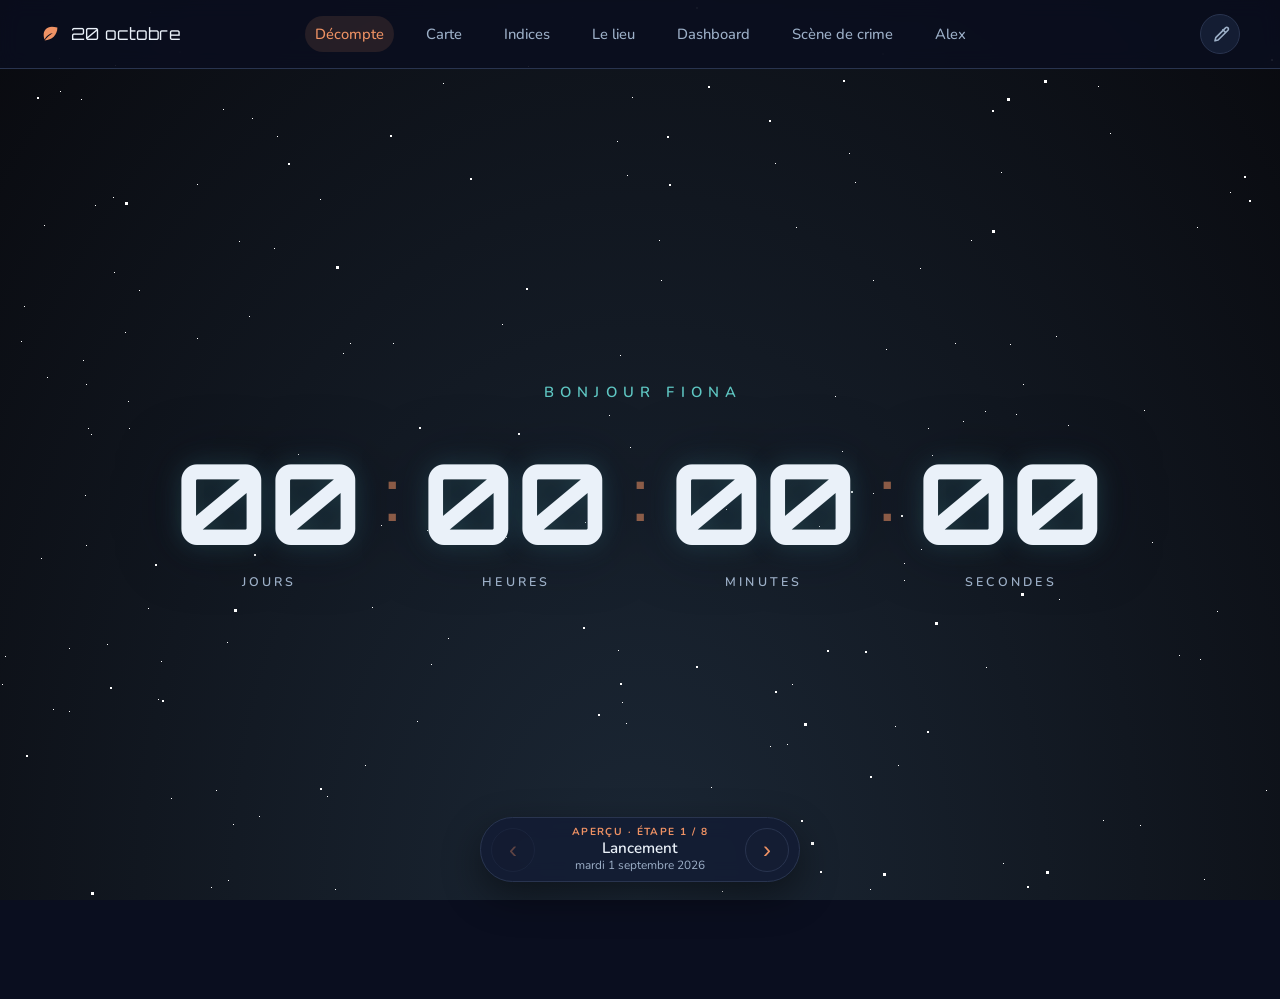
==== index.html @ e54e7680 "Retire la mascotte 3D Rocky ; carte a la premiere etape (vue monde) - Supprime js/mascot.js, assets/" ====
<!DOCTYPE html>
<html lang="fr">
<head>
  <meta charset="utf-8">
  <meta name="viewport" content="width=device-width, initial-scale=1">
  <title>Compte à rebours</title>
  <meta name="description" content="Un petit rendez-vous à venir.">
  <meta name="theme-color" content="#0a0e1f">
  <!-- Applique le thème mémorisé avant le rendu pour éviter tout flash -->
  <script>try{if(localStorage.getItem('vg-theme')==='1')document.documentElement.classList.add('vangogh');}catch(e){}</script>
  <link rel="preconnect" href="https://fonts.googleapis.com">
  <link rel="preconnect" href="https://fonts.gstatic.com" crossorigin>
  <link href="https://fonts.googleapis.com/css2?family=Nunito:wght@400;600;700&family=Orbitron:wght@500;600;700;800&display=swap" rel="stylesheet">
  <link rel="stylesheet" href="css/style.css">
  <link rel="stylesheet" href="css/preview.css">
  <link rel="stylesheet" href="css/stars.css">
  <link rel="icon" href="data:image/svg+xml,%3Csvg xmlns='http://www.w3.org/2000/svg' viewBox='0 0 24 24'%3E%3Cpath fill='%232e8b62' d='M5 19c8 0 14-6 14-14 0 0-2-1-6-1C7 4 4 8 4 13c0 2 .5 3.5 1 5 2-4 5-6 9-7-3 2-6 4-9 8z'/%3E%3C/svg%3E">
</head>
<body>
  <nav class="nav">
    <a class="brand" href="index.html">
      <svg class="leaf" viewBox="0 0 24 24" fill="currentColor" aria-hidden="true"><path d="M5 19c8 0 14-6 14-14 0 0-2-1-6-1C7 4 4 8 4 13c0 2 .5 3.5 1 5 2-4 5-6 9-7-3 2-6 4-9 8z"/></svg>
      <span class="brand-text">20 octobre</span>
    </a>
    <span class="nav-spacer"></span>
    <div class="nav-links">
      <a href="index.html">Décompte</a>
      <a href="carte.html">Carte</a>
      <a href="indices.html">Indices</a>
      <a href="lieu.html">Le lieu</a>
      <a href="dashboard.html">Dashboard</a>
      <a href="scene.html">Scène de crime</a>
      <a href="mots.html">Alex</a>
    </div>
    <button class="brush-btn" type="button" aria-label="Changer d’ambiance">
      <svg viewBox="0 0 24 24" fill="none" stroke="currentColor" stroke-width="2" stroke-linecap="round" stroke-linejoin="round" aria-hidden="true"><path d="M18.4 3.6a2.1 2.1 0 0 1 3 3L9 19l-4 1 1-4Z"/><path d="M15 6l3 3"/></svg>
    </button>
  </nav>

  <main class="countdown-solo">
    <div class="cd-solo">
      <p class="cd-kicker">Bonjour Fiona</p>
      <div class="cd-row">
        <div class="cd-cell"><span class="cd-num" data-days>—</span><span class="cd-unit">jours</span></div>
        <span class="cd-sep">:</span>
        <div class="cd-cell"><span class="cd-num" data-hours>—</span><span class="cd-unit">heures</span></div>
        <span class="cd-sep">:</span>
        <div class="cd-cell"><span class="cd-num" data-mins>—</span><span class="cd-unit">minutes</span></div>
        <span class="cd-sep">:</span>
        <div class="cd-cell"><span class="cd-num" data-secs>—</span><span class="cd-unit">secondes</span></div>
      </div>
    </div>
  </main>

  <script src="js/config.js"></script>
  <script src="js/preview.js"></script>
  <script src="js/theme.js"></script>
  <script src="js/countdown.js"></script>
</body>
</html>
---- css/style.css ----
/* =========================================================
   Palette & fondations
   Vert (couleur préférée) + clins d'œil orange, en subtilité.
   ========================================================= */
:root {
  /* Ambiance « espace » : fond étoilé sombre, texte clair, accents chauds */
  --coral-500: #ef9264;
  --coral-300: #f4b48f;
  --teal-500: #5fc7c3;
  --teal-300: #93dbd7;
  --teal-700: #2f8f8c;

  /* Verts (touche « couleur préférée » + carte d'Europe) */
  --green-900: #0e2018;
  --green-700: #2f6a48;
  --green-500: #62b07a;
  --green-300: #7cc190;
  --green-100: #16273c;   /* teinte sombre (fonds subtils) */

  /* Anciens noms « orange » réaffectés au corail (compat rétro) */
  --orange-500: var(--coral-500);
  --orange-300: var(--coral-300);

  /* Neutres sombres */
  --bg: #0a0e1f;
  --surface: #141d33;
  --ink: #eaf1f9;
  --ink-soft: #9db0c8;
  --line: #29344f;

  --accent: var(--coral-500);
  --accent-2: var(--teal-500);

  --radius: 18px;
  --radius-sm: 12px;
  --shadow: 0 14px 38px rgba(0, 0, 0, 0.45);
  --shadow-soft: 0 6px 18px rgba(0, 0, 0, 0.38);

  --font-display: 'Orbitron', 'Rajdhani', 'Trebuchet MS', 'Segoe UI', sans-serif;
  --font-body: 'Nunito', system-ui, -apple-system, 'Segoe UI', Roboto, sans-serif;

  --maxw: 1040px;
  color-scheme: dark;
}

/* ===== Thème « Nuit étoilée » (easter egg Van Gogh) ===== */
:root.vangogh {
  --green-900: #050b1f;
  --green-700: #10204a;
  --green-500: #f4d35e;   /* le jaune étoilé devient l'accent */
  --green-300: #c9a94b;
  --green-100: #16264f;

  --coral-500: #ffcf3f;
  --coral-300: #e8b93a;
  --teal-500: #7aa2ff;
  --teal-300: #4b6bd0;
  --orange-500: #ffcf3f;
  --orange-300: #e8b93a;

  --bg: #0a1a48;          /* nuit cobalt profonde (le ciel du tableau) */
  --surface: #143073;     /* bleu outremer */
  --ink: #f4ecce;         /* crème / jaune pâle */
  --ink-soft: #b9c8ea;
  --line: #2a4488;

  --accent: #f2ce46;      /* jaune étoilé */
  --accent-2: #7aa6e8;    /* bleu ciel des tourbillons */

  --shadow: 0 12px 40px rgba(0, 0, 0, 0.45);
  --shadow-soft: 0 6px 20px rgba(0, 0, 0, 0.35);
  color-scheme: dark;
}

* { box-sizing: border-box; }
[hidden] { display: none !important; }

html, body { margin: 0; padding: 0; }

body {
  font-family: var(--font-body);
  color: var(--ink);
  background: var(--bg);
  line-height: 1.55;
  min-height: 100vh;
  -webkit-font-smoothing: antialiased;
  transition: background-color .5s ease, color .5s ease;
}

a { color: inherit; }

h1, h2, h3 { font-family: var(--font-display); font-weight: 500; line-height: 1.1; }

/* =========================================================
   Navigation (partagée)
   ========================================================= */
.nav {
  position: sticky;
  top: 0;
  z-index: 50;
  display: grid;
  grid-template-columns: minmax(0, 1fr) minmax(0, auto) minmax(0, 1fr);
  align-items: center;
  gap: 16px;
  padding: 14px clamp(16px, 4vw, 40px);
  background: color-mix(in srgb, var(--bg) 82%, transparent);
  backdrop-filter: saturate(1.4) blur(10px);
  border-bottom: 1px solid var(--line);
}

.brand {
  display: inline-flex;
  align-items: center;
  gap: 9px;
  font-family: var(--font-display);
  font-size: 1.05rem;
  text-decoration: none;
  color: var(--ink);
  letter-spacing: .01em;
  justify-self: start;
  white-space: nowrap;
}
.brand .leaf { width: 22px; height: 22px; color: var(--accent); }

.nav-spacer { display: none; }

.nav-links {
  display: flex;
  gap: clamp(6px, 2vw, 22px);
  align-items: center;
  min-width: 0;
  max-width: 100%;
  justify-self: center;
  overflow-x: auto;
  scrollbar-width: none;
}
.nav-links::-webkit-scrollbar { display: none; }
.nav-links a {
  text-decoration: none;
  color: var(--ink-soft);
  font-size: .92rem;
  font-weight: 500;
  padding: 7px 10px;
  border-radius: 999px;
  white-space: nowrap;
  transition: color .25s ease, background-color .25s ease;
}
.nav-links a:hover { color: var(--ink); }
.nav-links a.is-active {
  color: var(--accent);
  background: color-mix(in srgb, var(--accent) 12%, transparent);
}

/* Bouton pinceau (easter egg) — discret */
.brush-btn {
  display: inline-grid;
  place-items: center;
  justify-self: end;
  width: 40px; height: 40px;
  border-radius: 999px;
  border: 1px solid var(--line);
  background: var(--surface);
  color: var(--ink-soft);
  cursor: pointer;
  transition: transform .25s ease, color .25s ease, border-color .25s ease, background-color .25s ease;
}
.brush-btn:hover { color: var(--accent); transform: translateY(-1px); border-color: var(--accent); }
.brush-btn svg { width: 19px; height: 19px; }
:root.vangogh .brush-btn { color: var(--accent); border-color: var(--accent); }

/* =========================================================
   Mise en page générale
   ========================================================= */
.page {
  max-width: var(--maxw);
  margin: 0 auto;
  padding: clamp(24px, 5vw, 56px) clamp(16px, 4vw, 40px) 80px;
  position: relative;
  z-index: 2;
}

/* Petit intitulé orange au-dessus des titres : retiré à la demande. */
.eyebrow {
  display: none;
}

.page-title {
  font-size: clamp(2.1rem, 6.5vw, 3.4rem);
  font-weight: 700;
  letter-spacing: .01em;
  margin: 0 0 12px;
  display: inline-block;
  position: relative;
}
.page-lede {
  color: var(--ink-soft);
  max-width: 46ch;
  margin: 0 0 28px;
  font-size: 1.02rem;
}
/* Lede sur une seule ligne (là où la largeur le permet) */
.page-lede.lede-oneline { max-width: none; }
@media (min-width: 660px) {
  .page-lede.lede-oneline { white-space: nowrap; }
}

/* Pages centrées plein écran, comme le décompte (hors dashboard).
   « safe center » recentre sans rogner le haut quand le contenu déborde. */
.centered-page {
  min-height: calc(100vh - 66px);
  display: flex;
  flex-direction: column;
  justify-content: safe center;
  padding-top: clamp(24px, 6vh, 60px);
  padding-bottom: clamp(24px, 6vh, 60px);
}

/* Scène de crime — cartes empilées, l'une sous l'autre */
.scene-page {
  max-width: min(1100px, 96vw);
  margin: 0 auto;
  padding: clamp(20px, 4vw, 48px) clamp(12px, 3vw, 24px) 80px;
  display: flex;
  flex-direction: column;
  gap: clamp(16px, 3vw, 30px);
  position: relative;
  z-index: 2;
}
.scene-card {
  margin: 0;
  border-radius: var(--radius);
  overflow: hidden;
  border: 1px solid var(--line);
  box-shadow: var(--shadow);
}
.scene-card img { width: 100%; height: auto; display: block; }

/* =========================================================
   Couche « Nuit étoilée » — tourbillons animés (Van Gogh)
   Cachée par défaut, révélée seulement quand .vangogh est actif.
   ========================================================= */
.starry-layer {
  position: fixed;
  inset: 0;
  z-index: 0;
  pointer-events: none;
  opacity: 0;
  transition: opacity .8s ease;
  overflow: hidden;
  /* Ciel de nuit cobalt, dégradé comme le tableau (plus clair vers la lune) */
  background:
    radial-gradient(130% 100% at 82% 16%, rgba(70,120,200,.5), transparent 55%),
    linear-gradient(180deg, #0a1a4c 0%, #143173 46%, #0b1f56 100%);
}
:root.vangogh .starry-layer { opacity: 1; }
/* En Nuit étoilée, le fond d'étoiles « espace » s'efface au profit du tableau. */
:root.vangogh .stars-bg { opacity: 0; }

/* Fond « Nuit étoilée » : simplement l'image du tableau, en plein écran.
   Un léger voile sombre garde le texte lisible. */
:root.vangogh .starry-layer {
  background:
    linear-gradient(rgba(7, 15, 42, 0.30), rgba(7, 15, 42, 0.42)),
    url("../assets/starry-bg.jpg") center center / cover no-repeat;
}
/* On masque les tourbillons/lune dessinés en CSS : l'image suffit. */
:root.vangogh .starry-layer > * { display: none; }

/* Bandes « coups de pinceau » qui ondulent lentement */
.starry-layer .sky-flow {
  position: absolute; inset: -12%;
  background:
    repeating-linear-gradient(92deg,
      transparent 0 34px,
      rgba(150,190,245,.035) 34px 46px,
      transparent 46px 80px);
  filter: blur(7px);
  mix-blend-mode: screen;
  animation: flow 44s linear infinite;
}

.starry-layer .swirl {
  position: absolute;
  border-radius: 50%;
  mix-blend-mode: screen;
  filter: blur(8px);
  opacity: .5;
}
/* Grand tourbillon central (le vortex signature du tableau) */
.swirl-a {
  width: 78vmax; height: 78vmax;
  left: 6vmax; top: -8vmax;
  background:
    conic-gradient(from 20deg,
      transparent 0deg, rgba(122,166,232,.62) 45deg,
      rgba(195,220,252,.5) 92deg, transparent 155deg,
      rgba(122,166,232,.5) 250deg, transparent 322deg);
  -webkit-mask: radial-gradient(closest-side, transparent 22%, #000 34%, #000 60%, transparent 80%);
          mask: radial-gradient(closest-side, transparent 22%, #000 34%, #000 60%, transparent 80%);
  animation: spin 64s linear infinite;
}
/* Second tourbillon, sens inverse, imbriqué */
.swirl-b {
  width: 52vmax; height: 52vmax;
  left: 24vmax; top: 6vmax;
  background:
    conic-gradient(from 160deg,
      transparent 0deg, rgba(210,230,255,.5) 60deg,
      transparent 150deg, rgba(122,166,232,.5) 262deg, transparent 342deg);
  -webkit-mask: radial-gradient(closest-side, transparent 26%, #000 40%, transparent 78%);
          mask: radial-gradient(closest-side, transparent 26%, #000 40%, transparent 78%);
  animation: spin 48s linear infinite reverse;
}
/* Remous secondaire, en bas à droite */
.swirl-c {
  width: 46vmax; height: 46vmax;
  right: -12vmax; bottom: -14vmax;
  background:
    conic-gradient(from 200deg, transparent, rgba(122,166,232,.46), transparent 172deg);
  -webkit-mask: radial-gradient(closest-side, transparent 30%, #000 46%, transparent 82%);
          mask: radial-gradient(closest-side, transparent 30%, #000 46%, transparent 82%);
  animation: spin 54s linear infinite;
}

/* Lune-croissant dorée, en haut à droite */
.starry-layer .moon {
  position: absolute;
  top: 7vh; right: 7vw;
  width: clamp(62px, 8vw, 104px); aspect-ratio: 1;
  border-radius: 50%;
  background: radial-gradient(circle at 50% 50%, #ffe98a 0%, #f5c23a 58%, #e0a520 80%);
  box-shadow: 0 0 40px 12px rgba(245,205,70,.4), 0 0 120px 40px rgba(245,205,70,.16);
  -webkit-mask: radial-gradient(circle at 72% 36%, transparent 0 46%, #000 48%);
          mask: radial-gradient(circle at 72% 36%, transparent 0 46%, #000 48%);
  animation: twinkle 7s ease-in-out infinite alternate;
}

/* Grosses étoiles à halo doré (comme dans le tableau) */
.starry-layer .halos {
  position: absolute; inset: 0;
  background-image:
    radial-gradient(circle 34px at 16% 24%, rgba(255,230,130,.55), rgba(255,220,110,.14) 42%, transparent 64%),
    radial-gradient(circle 26px at 33% 13%, rgba(255,230,130,.5), transparent 60%),
    radial-gradient(circle 30px at 61% 19%, rgba(255,230,130,.5), transparent 62%),
    radial-gradient(circle 22px at 47% 33%, rgba(255,230,130,.45), transparent 60%),
    radial-gradient(circle 26px at 9% 52%, rgba(255,230,130,.45), transparent 60%),
    radial-gradient(circle 20px at 40% 60%, rgba(255,230,130,.42), transparent 60%),
    radial-gradient(circle 22px at 73% 47%, rgba(255,230,130,.42), transparent 60%);
  animation: twinkle 5s ease-in-out infinite alternate;
}
/* Cœurs brillants des étoiles */
.starry-layer .stars {
  position: absolute; inset: 0;
  background-image:
    radial-gradient(2px 2px at 16% 24%, #fff6d6, transparent),
    radial-gradient(2px 2px at 33% 13%, #fff6d6, transparent),
    radial-gradient(2px 2px at 61% 19%, #fff6d6, transparent),
    radial-gradient(1.6px 1.6px at 47% 33%, #fff6d6, transparent),
    radial-gradient(1.6px 1.6px at 9% 52%, #fff6d6, transparent),
    radial-gradient(1.6px 1.6px at 40% 60%, #fff6d6, transparent),
    radial-gradient(1.6px 1.6px at 73% 47%, #fff6d6, transparent),
    radial-gradient(1.4px 1.4px at 86% 66%, #fff6d6, transparent);
  animation: twinkle 6s ease-in-out infinite alternate;
}

@keyframes spin { to { transform: rotate(360deg); } }
@keyframes twinkle { from { opacity: .6; } to { opacity: 1; } }
@keyframes flow { to { transform: translateX(-54px); } }

/* =========================================================
   COMPTE À REBOURS
   ========================================================= */
.countdown-hero {
  position: relative;
  border-radius: var(--radius);
  background: var(--surface);
  border: 1px solid var(--line);
  box-shadow: var(--shadow);
  overflow: hidden;
  padding: clamp(28px, 6vw, 64px) clamp(20px, 5vw, 56px);
}
.countdown-hero canvas.petals {
  position: absolute; inset: 0;
  width: 100%; height: 100%;
  z-index: 0;
  pointer-events: none;
}
.countdown-hero .hero-inner { position: relative; z-index: 1; }

.count-grid {
  display: grid;
  grid-template-columns: repeat(3, minmax(0, 1fr));
  gap: clamp(10px, 3vw, 26px);
  margin-top: 22px;
}
.count-cell {
  text-align: center;
  padding: clamp(14px, 3vw, 26px) 8px;
  border-radius: var(--radius-sm);
  background: color-mix(in srgb, var(--green-100) 60%, var(--surface));
  border: 1px solid var(--line);
}
.count-num {
  font-family: var(--font-display);
  font-size: clamp(2.4rem, 11vw, 5rem);
  line-height: 1;
  font-weight: 600;
  color: var(--accent);
  font-variant-numeric: tabular-nums;
  letter-spacing: -.02em;
}
.count-label {
  margin-top: 8px;
  text-transform: uppercase;
  letter-spacing: .14em;
  font-size: .7rem;
  font-weight: 600;
  color: var(--ink-soft);
}
.count-note {
  margin-top: 26px;
  color: var(--ink-soft);
  font-size: .95rem;
}
/* Barre d'avancement discrète qui se remplit à l'approche */
.progress-wrap { margin-top: 20px; }
.progress-track {
  height: 8px; border-radius: 999px;
  background: color-mix(in srgb, var(--green-100) 70%, var(--surface));
  overflow: hidden;
  border: 1px solid var(--line);
}
.progress-fill {
  height: 100%;
  width: 0%;
  border-radius: 999px;
  background: linear-gradient(90deg, var(--green-500), var(--orange-300));
  transition: width 1.2s ease;
}

/* =========================================================
   COMPTE À REBOURS — plein cadre (accueil)
   Typo « horloge de mission » : Orbitron, sobre, spatiale.
   ========================================================= */
.countdown-solo {
  min-height: calc(100vh - 66px);
  display: grid;
  place-items: center;
  padding: clamp(24px, 6vh, 60px) clamp(16px, 4vw, 40px);
  position: relative;
  z-index: 2;
}
.cd-solo { text-align: center; width: 100%; max-width: 960px; }
.cd-kicker {
  margin: 0 0 clamp(20px, 5vh, 42px);
  text-transform: uppercase;
  letter-spacing: .42em;
  font-size: clamp(.7rem, 2.4vw, .92rem);
  font-weight: 600;
  color: var(--accent-2);
  text-indent: .42em;
}
.cd-row {
  display: flex;
  align-items: flex-start;
  justify-content: center;
  gap: clamp(6px, 2vw, 22px);
  flex-wrap: wrap;
}
.cd-cell { display: flex; flex-direction: column; align-items: center; min-width: clamp(64px, 18vw, 150px); }
.cd-num {
  font-family: 'Orbitron', 'Rajdhani', 'Trebuchet MS', sans-serif;
  font-weight: 700;
  font-size: clamp(2.8rem, 15vw, 7rem);
  line-height: 1;
  color: var(--ink);
  font-variant-numeric: tabular-nums;
  letter-spacing: .01em;
  text-shadow: 0 0 26px rgba(95, 199, 195, 0.22), 0 0 60px rgba(10, 14, 31, 0.6);
}
.cd-unit {
  margin-top: clamp(8px, 1.6vh, 14px);
  text-transform: uppercase;
  letter-spacing: .26em;
  font-size: clamp(.56rem, 2vw, .78rem);
  font-weight: 600;
  color: var(--ink-soft);
}
.cd-sep {
  font-family: 'Orbitron', sans-serif;
  font-weight: 500;
  font-size: clamp(2rem, 9vw, 4.2rem);
  line-height: 1;
  color: var(--accent);
  opacity: .55;
  align-self: flex-start;
  margin-top: clamp(.2rem, 2vw, 1rem);
}
.cd-target {
  margin: clamp(26px, 6vh, 48px) 0 0;
  color: var(--ink-soft);
  letter-spacing: .16em;
  text-transform: uppercase;
  font-size: clamp(.78rem, 2.4vw, .98rem);
}
@media (max-width: 560px) {
  .cd-sep { display: none; }
  .cd-row { gap: 14px 22px; }
  .cd-cell { min-width: 40%; }
}

/* =========================================================
   CARTE
   ========================================================= */
.map-stage {
  position: relative;
  border-radius: var(--radius);
  background:
    radial-gradient(120% 90% at 50% 0%, color-mix(in srgb, var(--green-100) 70%, var(--surface)), var(--surface));
  border: 1px solid var(--line);
  box-shadow: var(--shadow);
  padding: clamp(10px, 3vw, 26px);
  overflow: hidden;
  touch-action: manipulation;
}
:root.vangogh .map-stage { background: color-mix(in srgb, var(--surface) 70%, transparent); }

.map-svg { width: 100%; height: auto; display: block; }
.map-group { transition: transform 1.2s ease; transform-origin: 512px 360px; }

.country {
  fill: var(--green-300);
  stroke: var(--surface);
  stroke-width: 1.4;
  stroke-linejoin: round;
  transition: fill .18s ease, transform .18s ease;
  cursor: pointer;
}
.map-stage.sea { }
/* Quand la carte est « armée » (survol/tap) : tout rouge sauf la cible verte */
.map-stage.armed .country { fill: #d7534b; }
.map-stage.armed .country.is-green { fill: #2fb271; }

.country:hover { transform: translateY(-1px); }

/* Message taquin */
.tease {
  position: absolute;
  left: 50%; bottom: 18px;
  transform: translate(-50%, 140%);
  background: var(--ink);
  color: #fff;
  padding: 12px 18px;
  border-radius: 999px;
  font-size: .95rem;
  font-weight: 500;
  box-shadow: var(--shadow);
  opacity: 0;
  transition: transform .4s cubic-bezier(.2,.9,.3,1.2), opacity .4s ease;
  max-width: 90%;
  text-align: center;
  z-index: 5;
}
.tease.show { transform: translate(-50%, 0); opacity: 1; }
:root.vangogh .tease { background: var(--accent); color: #10204a; }

.map-hint {
  margin-top: 16px;
  color: var(--ink-soft);
  font-size: .92rem;
  text-align: center;
}

/* =========================================================
   MOTS D'ALEX — photo centrée + texte
   ========================================================= */
.mots-page { text-align: center; }
.mots-page .eyebrow { color: var(--accent); }
.mots-page .page-title { display: inline-block; }
.mots-photo {
  margin: 6px auto 28px;
  width: min(420px, 82vw);
}
.mots-photo img {
  width: 100%;
  height: auto;
  display: block;
  border-radius: 16px;
  border: 1px solid var(--line);
  box-shadow: var(--shadow);
}
.mots-photo.empty {
  aspect-ratio: 4 / 3;
  display: grid;
  place-items: center;
  border: 1px dashed var(--line);
  border-radius: 16px;
  background: var(--surface);
}
.mots-photo.empty img { display: none; }
.mots-photo.empty::after {
  content: 'photo à venir';
  text-transform: uppercase;
  letter-spacing: .14em;
  font-size: .78rem;
  color: var(--ink-soft);
}
.mots-text {
  max-width: 620px;
  margin: 0 auto;
  text-align: left;
  color: var(--ink);
  font-size: clamp(1.02rem, 2.6vw, 1.18rem);
  line-height: 1.85;
  /* Fond très léger, juste une nuance pour poser le texte. */
  padding: clamp(20px, 4vw, 34px);
  border-radius: var(--radius);
  background: color-mix(in srgb, var(--surface) 7%, transparent);
  border: 1px solid color-mix(in srgb, var(--ink) 7%, transparent);
  backdrop-filter: blur(4px);
  -webkit-backdrop-filter: blur(4px);
}
.mots-text p { margin: 0 0 1em; }
.mots-text .mots-sign {
  margin-top: 1.4em;
  color: var(--ink);
  font-weight: 600;
}
.mots-text .sign-name { color: var(--accent); }

/* =========================================================
   CARTE — carte du monde en pointillés
   ========================================================= */
.worldmap-page {
  min-height: calc(100vh - 66px);
  display: grid;
  place-items: center;
  padding: clamp(6px, 2vh, 16px) clamp(6px, 2vw, 18px);
  position: relative;
  z-index: 2;
}
.worldmap {
  width: 100%;
  max-width: min(98vw, 1360px);
  aspect-ratio: 2.35 / 1;
}
.worldmap canvas { display: block; }

/* =========================================================
   LE LIEU (carte qui se désembrue au fil du temps)
   ========================================================= */
.place-stage {
  position: relative;
  border-radius: var(--radius);
  border: 1px solid var(--line);
  box-shadow: var(--shadow);
  background: #eef1ea;
  overflow: hidden;
}
:root.vangogh .place-stage { background: var(--surface); }

.place-map {
  position: relative;
  aspect-ratio: 4 / 3;
  overflow: hidden;
}
.place-map svg {
  width: 100%;
  height: 100%;
  display: block;
  transition: filter 1.4s ease;
}

.place-meter { margin-top: 18px; }
.place-meter-track {
  height: 8px;
  border-radius: 999px;
  background: color-mix(in srgb, var(--green-100) 70%, var(--surface));
  overflow: hidden;
  border: 1px solid var(--line);
}
.place-meter-fill {
  height: 100%;
  width: 0%;
  border-radius: 999px;
  background: linear-gradient(90deg, var(--green-500), var(--orange-300));
  transition: width 1.2s ease;
}
.place-hint {
  margin-top: 14px;
  color: var(--ink-soft);
  font-size: .92rem;
  text-align: center;
}

/* =========================================================
   LE LIEU — 9 lettres à révéler
   ========================================================= */
.letters-row {
  display: grid;
  grid-template-columns: repeat(9, 1fr);
  gap: clamp(4px, 1.1vw, 10px);
  margin: 8px 0 28px;
}
.letter {
  position: relative;
  aspect-ratio: 2 / 5;
  border-radius: 10px;
  overflow: hidden;
  border: 1px solid var(--line);
  background: var(--surface);
  box-shadow: var(--shadow-soft);
}
.letter img {
  width: 100%;
  height: 100%;
  object-fit: cover;
  display: block;
  transition: filter 1.1s ease, transform 1.1s ease;
}
.letter.locked img {
  filter: blur(11px) saturate(0.6) brightness(0.82);
  transform: scale(1.1);
}

.lieu-lock {
  display: flex;
  gap: 10px;
  align-items: center;
  flex-wrap: wrap;
  max-width: 460px;
}
.lieu-input {
  flex: 1;
  min-width: 170px;
  padding: 12px 18px;
  border-radius: 999px;
  border: 1px solid var(--line);
  background: var(--surface);
  color: var(--ink);
  font: inherit;
}
.lieu-input:focus { outline: none; border-color: var(--accent); }
.lieu-lock button {
  padding: 12px 22px;
  border-radius: 999px;
  border: none;
  background: var(--accent);
  color: #10141f;
  font-family: inherit;
  font-weight: 700;
  cursor: pointer;
  transition: transform .2s ease, filter .2s ease;
}
.lieu-lock button:hover { transform: translateY(-1px); filter: brightness(1.05); }
.lieu-msg { margin-top: 12px; color: var(--ink-soft); font-size: .92rem; }

/* Bouton montrer / cacher (visible une fois déverrouillé) */
.lieu-toggle {
  margin-top: 4px;
  padding: 11px 24px;
  border-radius: 999px;
  border: 1px solid color-mix(in srgb, var(--accent) 55%, transparent);
  background: color-mix(in srgb, var(--accent) 14%, transparent);
  color: var(--ink);
  font-family: inherit;
  font-weight: 700;
  cursor: pointer;
  transition: transform .2s ease, background .2s ease;
}
.lieu-toggle:hover {
  transform: translateY(-1px);
  background: color-mix(in srgb, var(--accent) 24%, transparent);
}

@keyframes lieuShake {
  10%, 90% { transform: translateX(-2px); }
  20%, 80% { transform: translateX(4px); }
  30%, 50%, 70% { transform: translateX(-7px); }
  40%, 60% { transform: translateX(7px); }
}
.lieu-lock.shake { animation: lieuShake .45s cubic-bezier(.36,.07,.19,.97); }

@media (prefers-reduced-motion: reduce) {
  .letter img { transition: none; }
  .lieu-lock.shake { animation: none; }
}

/* =========================================================
   INDICES
   ========================================================= */
.clue-grid {
  display: grid;
  grid-template-columns: repeat(auto-fill, minmax(150px, 1fr));
  gap: clamp(14px, 3vw, 22px);
  margin-top: 8px;
}
.clue-card {
  position: relative;
  aspect-ratio: 1 / 1;
  border-radius: var(--radius);
  background: var(--surface);
  border: 1px solid var(--line);
  box-shadow: var(--shadow-soft);
  display: grid;
  place-items: center;
  padding: 14px;
  overflow: hidden;
}
.clue-card .art { width: 78%; height: 78%; }
.clue-card .art svg { width: 100%; height: 100%; display: block; }

/* Indice débloqué : révélation douce (l'unique animation marquante ici) */
.clue-card.unlocked .art {
  animation: clue-reveal .9s cubic-bezier(.2,.8,.2,1) both;
}
@keyframes clue-reveal {
  0%   { opacity: 0; transform: scale(.7) rotate(-6deg); filter: blur(6px); }
  60%  { opacity: 1; }
  100% { opacity: 1; transform: none; filter: none; }
}

/* Indice verrouillé : grisé + flouté + date visible */
.clue-card.locked { background: color-mix(in srgb, var(--green-100) 55%, var(--surface)); }
.clue-card.locked .art { filter: grayscale(1) blur(7px) opacity(.35); }
.clue-card .lock-overlay {
  position: absolute; inset: 0;
  display: grid;
  place-items: center;
  gap: 6px;
  text-align: center;
  color: var(--ink-soft);
}
.clue-card.unlocked .lock-overlay { display: none; }
.lock-overlay .lock-icon { width: 26px; height: 26px; opacity: .8; }
.lock-overlay .lock-date {
  font-weight: 600;
  font-size: .9rem;
  color: var(--ink);
  background: var(--surface);
  padding: 4px 12px;
  border-radius: 999px;
  border: 1px solid var(--line);
}
.lock-overlay .lock-sub {
  font-size: .68rem;
  text-transform: uppercase;
  letter-spacing: .14em;
}

/* =========================================================
   NOUS DEUX (tableau de bord)
   ========================================================= */
.dash-hero {
  border-radius: var(--radius);
  background: var(--surface);
  border: 1px solid var(--line);
  box-shadow: var(--shadow);
  padding: clamp(24px, 5vw, 44px);
  text-align: center;
}
.dash-hero .dash-hero-num {
  font-family: var(--font-display);
  font-size: clamp(2.6rem, 12vw, 5rem);
  line-height: 1;
  font-weight: 600;
  color: var(--accent);
  font-variant-numeric: tabular-nums;
}
.dash-hero .dash-hero-label {
  text-transform: uppercase;
  letter-spacing: .16em;
  font-size: .74rem;
  font-weight: 600;
  color: var(--ink-soft);
  margin-top: 8px;
}
.dash-hero .dash-hero-sub { color: var(--ink-soft); margin-top: 12px; font-size: .98rem; }

.dash-section { margin-top: 36px; }
.dash-section > h2 {
  font-size: 1.15rem;
  margin: 0 0 4px;
  display: flex;
  align-items: center;
  gap: 9px;
}
.dash-section > h2 .sec-dot {
  width: 10px; height: 10px; border-radius: 50%;
  background: var(--accent);
}
.dash-section > .sec-lede { color: var(--ink-soft); font-size: .9rem; margin: 0 0 16px; }

.stat-grid {
  display: grid;
  grid-template-columns: repeat(auto-fill, minmax(150px, 1fr));
  gap: clamp(12px, 2.5vw, 18px);
}
.stat-tile {
  background: var(--surface);
  border: 1px solid var(--line);
  border-radius: var(--radius-sm);
  box-shadow: var(--shadow-soft);
  padding: 18px 16px;
  display: flex;
  flex-direction: column;
  gap: 4px;
  min-height: 118px;
  justify-content: space-between;
}
.stat-tile .stat-icon { width: 22px; height: 22px; color: var(--accent); }
.stat-tile .stat-value {
  font-family: var(--font-display);
  font-size: clamp(1.7rem, 6vw, 2.3rem);
  line-height: 1;
  font-weight: 600;
  color: var(--ink);
  font-variant-numeric: tabular-nums;
}
.stat-tile .stat-value.accent { color: var(--accent); }
.stat-tile .stat-label {
  text-transform: uppercase;
  letter-spacing: .1em;
  font-size: .66rem;
  font-weight: 600;
  color: var(--ink-soft);
}
.stat-tile.text .stat-value { font-size: 1.25rem; line-height: 1.2; }
.stat-tile.span2 { grid-column: span 2; }

.donut-card {
  grid-column: span 2;
  display: flex;
  align-items: center;
  gap: 18px;
  flex-wrap: wrap;
}
.donut-card svg { width: 118px; height: 118px; flex: none; }
.donut-legend { list-style: none; margin: 0; padding: 0; display: grid; gap: 6px; }
.donut-legend li { display: flex; align-items: center; gap: 8px; font-size: .86rem; color: var(--ink-soft); }
.donut-legend .dot { width: 11px; height: 11px; border-radius: 3px; flex: none; }
.donut-legend b { color: var(--ink); font-weight: 600; }

/* =========================================================
   MASCOTTE 3D flottante
   ========================================================= */
.mascot {
  position: fixed;
  right: 16px;
  bottom: 16px;
  z-index: 60;
  cursor: grab;
  border-radius: 50%;
  background: radial-gradient(closest-side, color-mix(in srgb, var(--surface) 80%, transparent), transparent);
  filter: drop-shadow(0 8px 18px rgba(70, 52, 28, 0.28));
  touch-action: none;
}
.mascot:active { cursor: grabbing; }
.mascot canvas { display: block; }
.mascot-close {
  position: absolute;
  top: -4px; right: -4px;
  width: 22px; height: 22px;
  border-radius: 50%;
  border: 1px solid var(--line);
  background: var(--surface);
  color: var(--ink-soft);
  font-size: 15px;
  line-height: 1;
  cursor: pointer;
  opacity: 0;
  transition: opacity .2s ease;
  z-index: 2;
}
.mascot:hover .mascot-close { opacity: 1; }
@media (max-width: 560px) {
  .mascot { right: 10px; bottom: 10px; }
  .mascot-close { opacity: 1; }
}

/* =========================================================
   Réduaction de mouvement
   ========================================================= */
@media (prefers-reduced-motion: reduce) {
  .swirl, .stars, .halos, .moon, .sky-flow { animation: none !important; }
  .clue-card.unlocked .art { animation: none !important; }
  .progress-fill { transition: none; }
}

/* =========================================================
   Petits écrans
   ========================================================= */
/* Nav chargée (7 liens) : sous 1000px on masque le libellé de la marque
   pour laisser la place aux liens (l'icône feuille reste). */
@media (max-width: 1000px) {
  .brand span.brand-text { display: none; }
}
@media (max-width: 560px) {
  .nav { gap: 8px; }
  .nav-links { gap: 2px; }
  .nav-links a { padding: 6px 8px; font-size: .84rem; }
}
---- css/preview.css ----
/* Barre du mode aperçu (branche de prévisualisation uniquement) */
body { padding-bottom: 96px; }

.preview-bar {
  position: fixed;
  left: 50%;
  bottom: 18px;
  transform: translateX(-50%);
  z-index: 100;
  display: flex;
  align-items: center;
  gap: 10px;
  padding: 8px 10px;
  border-radius: 999px;
  background: color-mix(in srgb, var(--surface) 92%, transparent);
  border: 1px solid var(--line);
  box-shadow: var(--shadow);
  backdrop-filter: saturate(1.4) blur(10px);
  max-width: calc(100vw - 24px);
}

.preview-bar .pv-btn {
  flex: none;
  width: 44px;
  height: 44px;
  border-radius: 999px;
  border: 1px solid var(--line);
  background: var(--surface);
  color: var(--accent);
  font-size: 1.5rem;
  line-height: 1;
  cursor: pointer;
  transition: transform .2s ease, background-color .2s ease, color .2s ease, opacity .2s ease;
}
.preview-bar .pv-btn:hover:not(:disabled) { transform: translateY(-1px); background: color-mix(in srgb, var(--accent) 12%, var(--surface)); }
.preview-bar .pv-btn:disabled { opacity: .35; cursor: default; }

.preview-bar .pv-info {
  display: flex;
  flex-direction: column;
  align-items: center;
  text-align: center;
  min-width: 190px;
  line-height: 1.25;
}
.pv-tag {
  font-size: .64rem;
  text-transform: uppercase;
  letter-spacing: .14em;
  font-weight: 700;
  color: var(--accent);
}
.pv-label {
  font-weight: 600;
  font-size: .95rem;
  color: var(--ink);
}
.pv-date {
  font-size: .74rem;
  color: var(--ink-soft);
}

@media (max-width: 420px) {
  .preview-bar .pv-info { min-width: 150px; }
  .pv-date { display: none; }
}
---- css/stars.css ----
/* =========================================================
   Fond d'étoiles animées (parallax) — d'après un composant
   Uiverse.io (amir_6539). Coordonnées générées, pur CSS.
   Masqué quand l'easter egg Van Gogh est actif.
   ========================================================= */
.stars-bg{position:fixed;inset:0;z-index:0;overflow:hidden;pointer-events:none;
  background:radial-gradient(ellipse at bottom,#1b2735 0%,#090a0f 100%);}
:root.vangogh .stars-bg{display:none;}

#stars{width:1px;height:1px;background:transparent;box-shadow:977px 1268px #FFF, 1717px 1973px #FFF, 1907px 1430px #FFF, 1418px 546px #FFF, 92px 1399px #FFF, 16px 1420px #FFF, 671px 843px #FFF, 456px 1366px #FFF, 1996px 554px #FFF, 1499px 932px #FFF, 132px 1853px #FFF, 417px 721px #FFF, 1566px 44px #FFF, 2444px 1798px #FFF, 1316px 96px #FFF, 1323px 879px #FFF, 1856px 1532px #FFF, 2000px 8px #FFF, 427px 530px #FFF, 2097px 1364px #FFF, 1059px 599px #FFF, 1646px 1996px #FFF, 1110px 133px #FFF, 1463px 1956px #FFF, 2334px 1366px #FFF, 1357px 1543px #FFF, 2039px 1567px #FFF, 611px 1824px #FFF, 2263px 697px #FFF, 1015px 1802px #FFF, 1768px 685px #FFF, 405px 1494px #FFF, 1116px 1051px #FFF, 787px 744px #FFF, 2367px 1981px #FFF, 1311px 624px #FFF, 1567px 1800px #FFF, 1579px 1932px #FFF, 2219px 958px #FFF, 2553px 31px #FFF, 2556px 844px #FFF, 610px 1095px #FFF, 129px 428px #FFF, 2147px 1563px #FFF, 2151px 1020px #FFF, 919px 1766px #FFF, 1570px 15px #FFF, 1137px 982px #FFF, 2072px 185px #FFF, 626px 723px #FFF, 1194px 976px #FFF, 2085px 199px #FFF, 2260px 188px #FFF, 2240px 1298px #FFF, 156px 1757px #FFF, 994px 1346px #FFF, 2366px 1509px #FFF, 185px 471px #FFF, 1734px 807px #FFF, 2382px 989px #FFF, 1792px 509px #FFF, 2348px 1564px #FFF, 2278px 1826px #FFF, 1104px 1939px #FFF, 900px 1069px #FFF, 1487px 1255px #FFF, 751px 1433px #FFF, 1635px 1879px #FFF, 999px 1287px #FFF, 1989px 1378px #FFF, 1888px 1289px #FFF, 2252px 1597px #FFF, 1098px 86px #FFF, 647px 1392px #FFF, 2051px 1578px #FFF, 2100px 1537px #FFF, 1802px 1997px #FFF, 659px 240px #FFF, 1912px 235px #FFF, 1349px 1431px #FFF, 968px 1444px #FFF, 1555px 1180px #FFF, 631px 1919px #FFF, 1868px 1764px #FFF, 2112px 434px #FFF, 880px 1299px #FFF, 44px 225px #FFF, 1623px 1667px #FFF, 223px 109px #FFF, 41px 558px #FFF, 926px 910px #FFF, 95px 205px #FFF, 2393px 1464px #FFF, 2540px 1291px #FFF, 2183px 1235px #FFF, 1353px 801px #FFF, 384px 1100px #FFF, 1740px 1258px #FFF, 2547px 181px #FFF, 1952px 1903px #FFF, 1567px 961px #FFF, 488px 1164px #FFF, 2114px 259px #FFF, 945px 1313px #FFF, 722px 891px #FFF, 247px 1283px #FFF, 2303px 119px #FFF, 584px 930px #FFF, 1365px 1493px #FFF, 16px 1073px #FFF, 274px 248px #FFF, 855px 182px #FFF, 59px 58px #FFF, 708px 1835px #FFF, 540px 1865px #FFF, 2413px 1826px #FFF, 1713px 1455px #FFF, 920px 1603px #FFF, 1200px 659px #FFF, 960px 1823px #FFF, 465px 1497px #FFF, 73px 1655px #FFF, 563px 1052px #FFF, 1384px 1304px #FFF, 443px 83px #FFF, 613px 1245px #FFF, 1889px 261px #FFF, 1646px 1201px #FFF, 2320px 411px #FFF, 1690px 1548px #FFF, 1237px 1328px #FFF, 324px 1284px #FFF, 1069px 1912px #FFF, 1004px 918px #FFF, 2034px 577px #FFF, 511px 1070px #FFF, 252px 118px #FFF, 873px 280px #FFF, 1832px 1630px #FFF, 2503px 1766px #FFF, 1247px 1545px #FFF, 591px 1539px #FFF, 1368px 336px #FFF, 2422px 1723px #FFF, 69px 648px #FFF, 1392px 1371px #FFF, 666px 1488px #FFF, 848px 47px #FFF, 2383px 542px #FFF, 2329px 413px #FFF, 1697px 1721px #FFF, 2379px 1050px #FFF, 1749px 1695px #FFF, 2424px 374px #FFF, 1887px 1661px #FFF, 1385px 737px #FFF, 1323px 1868px #FFF, 381px 525px #FFF, 1632px 611px #FFF, 2153px 901px #FFF, 1899px 1133px #FFF, 450px 1964px #FFF, 631px 1817px #FFF, 1652px 1894px #FFF, 1266px 790px #FFF, 1654px 1745px #FFF, 2218px 819px #FFF, 288px 903px #FFF, 327px 796px #FFF, 132px 1813px #FFF, 2138px 1776px #FFF, 2554px 620px #FFF, 2028px 1448px #FFF, 2248px 49px #FFF, 1321px 1526px #FFF, 1255px 1963px #FFF, 568px 1250px #FFF, 1165px 1801px #FFF, 1788px 67px #FFF, 2461px 283px #FFF, 1648px 1129px #FFF, 2393px 154px #FFF, 1663px 1673px #FFF, 1940px 619px #FFF, 2520px 627px #FFF, 605px 1445px #FFF, 2146px 1498px #FFF, 2210px 242px #FFF, 298px 454px #FFF, 1773px 56px #FFF, 1180px 1051px #FFF, 1427px 854px #FFF, 2094px 1416px #FFF, 114px 272px #FFF, 177px 1386px #FFF, 297px 1279px #FFF, 2286px 1236px #FFF, 448px 638px #FFF, 330px 1723px #FFF, 196px 1184px #FFF, 2513px 1765px #FFF, 2036px 394px #FFF, 1284px 1212px #FFF, 536px 1383px #FFF, 1316px 1363px #FFF, 124px 953px #FFF, 303px 1981px #FFF, 737px 1047px #FFF, 386px 1167px #FFF, 365px 765px #FFF, 1782px 770px #FFF, 1587px 443px #FFF, 407px 1052px #FFF, 1092px 32px #FFF, 2320px 128px #FFF, 1938px 1537px #FFF, 1843px 39px #FFF, 1418px 700px #FFF, 2054px 1528px #FFF, 2071px 1520px #FFF, 285px 1982px #FFF, 932px 455px #FFF, 2344px 554px #FFF, 60px 91px #FFF, 249px 316px #FFF, 2486px 723px #FFF, 91px 434px #FFF, 1516px 1754px #FFF, 1355px 758px #FFF, 1687px 1553px #FFF, 128px 401px #FFF, 878px 1552px #FFF, 239px 241px #FFF, 2239px 1440px #FFF, 1720px 750px #FFF, 161px 661px #FFF, 1492px 766px #FFF, 1079px 1996px #FFF, 2285px 831px #FFF, 226px 1819px #FFF, 1870px 444px #FFF, 2109px 34px #FFF, 113px 1345px #FFF, 2065px 1878px #FFF, 1859px 585px #FFF, 1631px 1671px #FFF, 610px 1783px #FFF, 150px 12px #FFF, 2106px 1508px #FFF, 1740px 1256px #FFF, 223px 1997px #FFF, 620px 355px #FFF, 1328px 1141px #FFF, 5px 656px #FFF, 1318px 1274px #FFF, 83px 360px #FFF, 49px 1072px #FFF, 1873px 556px #FFF, 785px 1021px #FFF, 713px 1573px #FFF, 703px 1560px #FFF, 2491px 222px #FFF, 951px 1527px #FFF, 808px 1033px #FFF, 990px 1869px #FFF, 1335px 237px #FFF, 2190px 66px #FFF, 1562px 863px #FFF, 1916px 1933px #FFF, 2514px 1032px #FFF, 47px 377px #FFF, 1412px 658px #FFF, 439px 1981px #FFF, 1174px 1084px #FFF, 1859px 1332px #FFF, 1607px 923px #FFF, 137px 1126px #FFF, 427px 1094px #FFF, 149px 1803px #FFF, 2132px 821px #FFF, 1572px 1352px #FFF, 1991px 449px #FFF, 1369px 1234px #FFF, 2090px 1351px #FFF, 1707px 36px #FFF, 1726px 1515px #FFF, 143px 1603px #FFF, 259px 816px #FFF, 769px 1570px #FFF, 1481px 757px #FFF, 2110px 1544px #FFF, 56px 1254px #FFF, 1853px 1261px #FFF, 1px 978px #FFF, 567px 1052px #FFF, 819px 526px #FFF, 921px 549px #FFF, 188px 911px #FFF, 2165px 601px #FFF, 1690px 168px #FFF, 630px 447px #FFF, 1543px 986px #FFF, 431px 664px #FFF, 1770px 1520px #FFF, 632px 97px #FFF, 81px 99px #FFF, 1533px 282px #FFF, 226px 466px #FFF, 2359px 1633px #FFF, 680px 1370px #FFF, 288px 1432px #FFF, 1796px 911px #FFF, 791px 1278px #FFF, 2432px 1474px #FFF, 209px 989px #FFF, 2451px 281px #FFF, 2483px 1154px #FFF, 2208px 906px #FFF, 904px 563px #FFF, 473px 1476px #FFF, 987px 1120px #FFF, 1498px 471px #FFF, 1828px 928px #FFF, 277px 136px #FFF, 870px 889px #FFF, 2333px 1761px #FFF, 1023px 384px #FFF, 2471px 1449px #FFF, 1512px 510px #FFF, 2371px 1919px #FFF, 67px 1991px #FFF, 1895px 1537px #FFF, 1517px 749px #FFF, 1730px 917px #FFF, 1366px 1204px #FFF, 1378px 916px #FFF, 1725px 5px #FFF, 1152px 542px #FFF, 2125px 1226px #FFF, 1240px 1121px #FFF, 1780px 875px #FFF, 1902px 1124px #FFF, 2076px 624px #FFF, 1198px 18px #FFF, 227px 642px #FFF, 971px 240px #FFF, 1246px 1583px #FFF, 494px 1260px #FFF, 1501px 1787px #FFF, 687px 947px #FFF, 2283px 886px #FFF, 1881px 1227px #FFF, 1912px 449px #FFF, 173px 1669px #FFF, 1917px 875px #FFF, 2329px 1301px #FFF, 2254px 618px #FFF, 2254px 1483px #FFF, 228px 880px #FFF, 2121px 659px #FFF, 1638px 160px #FFF, 1230px 192px #FFF, 1970px 783px #FFF, 1571px 1802px #FFF, 2165px 452px #FFF, 1016px 414px #FFF, 1857px 1924px #FFF, 393px 343px #FFF, 885px 1514px #FFF, 458px 1761px #FFF, 986px 667px #FFF, 1915px 1478px #FFF, 2302px 1911px #FFF, 1692px 701px #FFF, 2141px 1737px #FFF, 189px 1430px #FFF, 917px 23px #FFF, 372px 607px #FFF, 1475px 693px #FFF, 1744px 801px #FFF, 1115px 1962px #FFF, 397px 1742px #FFF, 2099px 358px #FFF, 1320px 1886px #FFF, 281px 1274px #FFF, 617px 141px #FFF, 1429px 227px #FFF, 115px 65px #FFF, 216px 790px #FFF, 1225px 1834px #FFF, 268px 1431px #FFF, 963px 421px #FFF, 2250px 1468px #FFF, 1113px 1709px #FFF, 1714px 1532px #FFF, 2468px 1455px #FFF, 929px 1368px #FFF, 2214px 1173px #FFF, 21px 341px #FFF, 775px 163px #FFF, 256px 1775px #FFF, 2382px 321px #FFF, 1329px 267px #FFF, 1212px 940px #FFF, 1197px 1944px #FFF, 595px 1044px #FFF, 1871px 1580px #FFF, 1140px 825px #FFF, 2204px 528px #FFF, 835px 396px #FFF, 585px 522px #FFF, 572px 17px #FFF, 2351px 1340px #FFF, 2191px 412px #FFF, 2150px 348px #FFF, 1477px 1210px #FFF, 955px 343px #FFF, 113px 197px #FFF, 928px 428px #FFF, 711px 787px #FFF, 233px 824px #FFF, 850px 1902px #FFF, 1805px 428px #FFF, 2310px 136px #FFF, 1001px 172px #FFF, 1458px 1975px #FFF, 1140px 1817px #FFF, 1003px 863px #FFF, 650px 1713px #FFF, 1933px 1467px #FFF, 312px 1935px #FFF, 300px 1152px #FFF, 2019px 295px #FFF, 622px 702px #FFF, 798px 1414px #FFF, 825px 51px #FFF, 1208px 988px #FFF, 978px 1864px #FFF, 1440px 1664px #FFF, 726px 509px #FFF, 2448px 1059px #FFF, 2164px 472px #FFF, 502px 324px #FFF, 1447px 1381px #FFF, 276px 1804px #FFF, 1134px 1575px #FFF, 2464px 279px #FFF, 1457px 1863px #FFF, 2373px 684px #FFF, 2287px 737px #FFF, 1653px 55px #FFF, 2093px 537px #FFF, 871px 1317px #FFF, 1758px 465px #FFF, 1534px 336px #FFF, 38px 997px #FFF, 1905px 605px #FFF, 1152px 1791px #FFF, 14px 1903px #FFF, 158px 699px #FFF, 1636px 159px #FFF, 335px 889px #FFF, 1908px 397px #FFF, 1457px 157px #FFF, 2518px 863px #FFF, 2037px 131px #FFF, 1414px 1262px #FFF, 996px 1178px #FFF, 1487px 369px #FFF, 633px 1052px #FFF, 770px 746px #FFF, 223px 1044px #FFF, 904px 580px #FFF, 528px 66px #FFF, 923px 1826px #FFF, 1633px 763px #FFF, 2166px 534px #FFF, 1432px 122px #FFF, 2220px 43px #FFF, 1473px 1324px #FFF, 916px 1104px #FFF, 2423px 704px #FFF, 107px 644px #FFF, 1768px 254px #FFF, 1304px 1314px #FFF, 1619px 1353px #FFF, 506px 537px #FFF, 1315px 1519px #FFF, 2425px 93px #FFF, 1197px 227px #FFF, 551px 1196px #FFF, 2446px 888px #FFF, 2098px 1468px #FFF, 86px 384px #FFF, 2086px 242px #FFF, 1098px 1131px #FFF, 2111px 1912px #FFF, 88px 428px #FFF, 86px 545px #FFF, 2327px 1561px #FFF, 616px 1219px #FFF, 2459px 372px #FFF, 983px 947px #FFF, 337px 1737px #FFF, 1734px 1279px #FFF, 1175px 1829px #FFF, 1345px 177px #FFF, 1572px 1131px #FFF, 1659px 216px #FFF, 621px 1703px #FFF, 2246px 697px #FFF, 1517px 892px #FFF, 1667px 1206px #FFF, 898px 765px #FFF, 1957px 1276px #FFF, 2109px 333px #FFF, 1382px 1910px #FFF, 24px 306px #FFF, 2007px 1033px #FFF, 1103px 820px #FFF, 1179px 655px #FFF, 2205px 1486px #FFF, 1936px 870px #FFF, 1695px 467px #FFF, 1443px 1325px #FFF, 2158px 612px #FFF, 1852px 854px #FFF, 1502px 218px #FFF, 2234px 361px #FFF, 139px 290px #FFF, 299px 1352px #FFF, 446px 40px #FFF, 1839px 1936px #FFF, 1666px 572px #FFF, 423px 911px #FFF, 2126px 409px #FFF, 1278px 1271px #FFF, 1384px 662px #FFF, 1612px 847px #FFF, 1567px 611px #FFF, 643px 1552px #FFF, 1591px 427px #FFF, 831px 1549px #FFF, 1056px 336px #FFF, 1091px 1099px #FFF, 1801px 1962px #FFF, 2488px 831px #FFF, 1383px 1703px #FFF, 2157px 242px #FFF, 985px 411px #FFF, 1777px 1780px #FFF, 1410px 400px #FFF, 1116px 1466px #FFF, 834px 1141px #FFF, 2096px 1021px #FFF, 1682px 963px #FFF, 2075px 1980px #FFF, 1555px 1350px #FFF, 465px 1831px #FFF, 1068px 425px #FFF, 1195px 1915px #FFF, 2px 684px #FFF, 537px 1689px #FFF, 139px 1534px #FFF, 69px 711px #FFF, 548px 48px #FFF, 1708px 1082px #FFF, 1670px 1220px #FFF, 1515px 412px #FFF, 2344px 1821px #FFF, 1738px 1891px #FFF, 1484px 1796px #FFF, 873px 493px #FFF, 920px 268px #FFF, 1634px 1753px #FFF, 2431px 718px #FFF, 1804px 1412px #FFF, 849px 153px #FFF, 2360px 300px #FFF, 1247px 978px #FFF, 1623px 1773px #FFF, 126px 1296px #FFF, 1117px 1771px #FFF, 1608px 640px #FFF, 2480px 713px #FFF, 661px 280px #FFF, 1010px 344px #FFF, 266px 1975px #FFF, 2434px 773px #FFF, 1653px 1028px #FFF, 1752px 980px #FFF, 125px 332px #FFF, 895px 726px #FFF, 842px 451px #FFF, 2489px 164px #FFF, 1453px 1531px #FFF, 1578px 1308px #FFF, 796px 227px #FFF, 2482px 1382px #FFF, 1851px 1825px #FFF, 1587px 1816px #FFF, 53px 709px #FFF, 1886px 18px #FFF, 1476px 1031px #FFF, 1041px 40px #FFF, 2149px 35px #FFF, 2517px 1994px #FFF, 290px 1652px #FFF, 1526px 696px #FFF, 2505px 1961px #FFF, 886px 349px #FFF, 1692px 186px #FFF, 1217px 611px #FFF, 573px 1204px #FFF, 197px 338px #FFF, 968px 1806px #FFF, 797px 1875px #FFF, 1348px 364px #FFF, 2029px 415px #FFF, 92px 916px #FFF, 1235px 1061px #FFF, 618px 650px #FFF, 340px 50px #FFF, 930px 1268px #FFF, 221px 1745px #FFF, 1048px 1386px #FFF, 220px 1725px #FFF, 2143px 1570px #FFF, 2188px 1414px #FFF, 2552px 669px #FFF, 1422px 724px #FFF, 856px 1580px #FFF, 2517px 754px #FFF, 320px 199px #FFF, 2041px 1219px #FFF, 197px 184px #FFF, 1232px 1613px #FFF, 627px 175px #FFF, 350px 343px #FFF, 2356px 1483px #FFF, 383px 1353px #FFF, 1081px 1861px #FFF, 1840px 1693px #FFF, 2077px 1377px #FFF, 1264px 1636px #FFF, 1662px 414px #FFF, 343px 353px #FFF, 2129px 886px #FFF, 1786px 1607px #FFF, 1930px 28px #FFF, 1842px 1189px #FFF, 148px 608px #FFF, 1597px 1387px #FFF, 1585px 1492px #FFF, 724px 1098px #FFF, 1238px 41px #FFF, 486px 1188px #FFF, 2064px 446px #FFF, 350px 1225px #FFF, 1312px 1129px #FFF, 1588px 738px #FFF, 2042px 208px #FFF, 137px 1543px #FFF, 1640px 1050px #FFF, 395px 1436px #FFF, 1753px 594px #FFF, 171px 798px #FFF, 1204px 879px #FFF, 2049px 1105px #FFF, 1765px 994px #FFF, 1645px 326px #FFF, 1954px 1432px #FFF, 2088px 1538px #FFF, 1605px 609px #FFF, 1837px 1146px #FFF, 1769px 1221px #FFF, 1296px 1235px #FFF, 1708px 1475px #FFF, 2263px 581px #FFF, 2286px 1282px #FFF, 525px 1460px #FFF, 2052px 995px #FFF, 123px 1207px #FFF, 1811px 1054px #FFF, 1432px 112px #FFF, 1144px 410px #FFF, 197px 1041px #FFF, 2444px 1298px #FFF, 85px 495px #FFF, 609px 415px #FFF, 842px 1168px #FFF, 662px 1365px #FFF, 2480px 1604px #FFF, 713px 1177px #FFF, 2272px 1136px #FFF, 2556px 1479px #FFF, 235px 1204px #FFF, 2192px 972px #FFF, 211px 887px #FFF, 792px 684px #FFF;animation:animStar 50s linear infinite;}
#stars:after{content:" ";position:absolute;top:2000px;width:1px;height:1px;background:transparent;box-shadow:977px 1268px #FFF, 1717px 1973px #FFF, 1907px 1430px #FFF, 1418px 546px #FFF, 92px 1399px #FFF, 16px 1420px #FFF, 671px 843px #FFF, 456px 1366px #FFF, 1996px 554px #FFF, 1499px 932px #FFF, 132px 1853px #FFF, 417px 721px #FFF, 1566px 44px #FFF, 2444px 1798px #FFF, 1316px 96px #FFF, 1323px 879px #FFF, 1856px 1532px #FFF, 2000px 8px #FFF, 427px 530px #FFF, 2097px 1364px #FFF, 1059px 599px #FFF, 1646px 1996px #FFF, 1110px 133px #FFF, 1463px 1956px #FFF, 2334px 1366px #FFF, 1357px 1543px #FFF, 2039px 1567px #FFF, 611px 1824px #FFF, 2263px 697px #FFF, 1015px 1802px #FFF, 1768px 685px #FFF, 405px 1494px #FFF, 1116px 1051px #FFF, 787px 744px #FFF, 2367px 1981px #FFF, 1311px 624px #FFF, 1567px 1800px #FFF, 1579px 1932px #FFF, 2219px 958px #FFF, 2553px 31px #FFF, 2556px 844px #FFF, 610px 1095px #FFF, 129px 428px #FFF, 2147px 1563px #FFF, 2151px 1020px #FFF, 919px 1766px #FFF, 1570px 15px #FFF, 1137px 982px #FFF, 2072px 185px #FFF, 626px 723px #FFF, 1194px 976px #FFF, 2085px 199px #FFF, 2260px 188px #FFF, 2240px 1298px #FFF, 156px 1757px #FFF, 994px 1346px #FFF, 2366px 1509px #FFF, 185px 471px #FFF, 1734px 807px #FFF, 2382px 989px #FFF, 1792px 509px #FFF, 2348px 1564px #FFF, 2278px 1826px #FFF, 1104px 1939px #FFF, 900px 1069px #FFF, 1487px 1255px #FFF, 751px 1433px #FFF, 1635px 1879px #FFF, 999px 1287px #FFF, 1989px 1378px #FFF, 1888px 1289px #FFF, 2252px 1597px #FFF, 1098px 86px #FFF, 647px 1392px #FFF, 2051px 1578px #FFF, 2100px 1537px #FFF, 1802px 1997px #FFF, 659px 240px #FFF, 1912px 235px #FFF, 1349px 1431px #FFF, 968px 1444px #FFF, 1555px 1180px #FFF, 631px 1919px #FFF, 1868px 1764px #FFF, 2112px 434px #FFF, 880px 1299px #FFF, 44px 225px #FFF, 1623px 1667px #FFF, 223px 109px #FFF, 41px 558px #FFF, 926px 910px #FFF, 95px 205px #FFF, 2393px 1464px #FFF, 2540px 1291px #FFF, 2183px 1235px #FFF, 1353px 801px #FFF, 384px 1100px #FFF, 1740px 1258px #FFF, 2547px 181px #FFF, 1952px 1903px #FFF, 1567px 961px #FFF, 488px 1164px #FFF, 2114px 259px #FFF, 945px 1313px #FFF, 722px 891px #FFF, 247px 1283px #FFF, 2303px 119px #FFF, 584px 930px #FFF, 1365px 1493px #FFF, 16px 1073px #FFF, 274px 248px #FFF, 855px 182px #FFF, 59px 58px #FFF, 708px 1835px #FFF, 540px 1865px #FFF, 2413px 1826px #FFF, 1713px 1455px #FFF, 920px 1603px #FFF, 1200px 659px #FFF, 960px 1823px #FFF, 465px 1497px #FFF, 73px 1655px #FFF, 563px 1052px #FFF, 1384px 1304px #FFF, 443px 83px #FFF, 613px 1245px #FFF, 1889px 261px #FFF, 1646px 1201px #FFF, 2320px 411px #FFF, 1690px 1548px #FFF, 1237px 1328px #FFF, 324px 1284px #FFF, 1069px 1912px #FFF, 1004px 918px #FFF, 2034px 577px #FFF, 511px 1070px #FFF, 252px 118px #FFF, 873px 280px #FFF, 1832px 1630px #FFF, 2503px 1766px #FFF, 1247px 1545px #FFF, 591px 1539px #FFF, 1368px 336px #FFF, 2422px 1723px #FFF, 69px 648px #FFF, 1392px 1371px #FFF, 666px 1488px #FFF, 848px 47px #FFF, 2383px 542px #FFF, 2329px 413px #FFF, 1697px 1721px #FFF, 2379px 1050px #FFF, 1749px 1695px #FFF, 2424px 374px #FFF, 1887px 1661px #FFF, 1385px 737px #FFF, 1323px 1868px #FFF, 381px 525px #FFF, 1632px 611px #FFF, 2153px 901px #FFF, 1899px 1133px #FFF, 450px 1964px #FFF, 631px 1817px #FFF, 1652px 1894px #FFF, 1266px 790px #FFF, 1654px 1745px #FFF, 2218px 819px #FFF, 288px 903px #FFF, 327px 796px #FFF, 132px 1813px #FFF, 2138px 1776px #FFF, 2554px 620px #FFF, 2028px 1448px #FFF, 2248px 49px #FFF, 1321px 1526px #FFF, 1255px 1963px #FFF, 568px 1250px #FFF, 1165px 1801px #FFF, 1788px 67px #FFF, 2461px 283px #FFF, 1648px 1129px #FFF, 2393px 154px #FFF, 1663px 1673px #FFF, 1940px 619px #FFF, 2520px 627px #FFF, 605px 1445px #FFF, 2146px 1498px #FFF, 2210px 242px #FFF, 298px 454px #FFF, 1773px 56px #FFF, 1180px 1051px #FFF, 1427px 854px #FFF, 2094px 1416px #FFF, 114px 272px #FFF, 177px 1386px #FFF, 297px 1279px #FFF, 2286px 1236px #FFF, 448px 638px #FFF, 330px 1723px #FFF, 196px 1184px #FFF, 2513px 1765px #FFF, 2036px 394px #FFF, 1284px 1212px #FFF, 536px 1383px #FFF, 1316px 1363px #FFF, 124px 953px #FFF, 303px 1981px #FFF, 737px 1047px #FFF, 386px 1167px #FFF, 365px 765px #FFF, 1782px 770px #FFF, 1587px 443px #FFF, 407px 1052px #FFF, 1092px 32px #FFF, 2320px 128px #FFF, 1938px 1537px #FFF, 1843px 39px #FFF, 1418px 700px #FFF, 2054px 1528px #FFF, 2071px 1520px #FFF, 285px 1982px #FFF, 932px 455px #FFF, 2344px 554px #FFF, 60px 91px #FFF, 249px 316px #FFF, 2486px 723px #FFF, 91px 434px #FFF, 1516px 1754px #FFF, 1355px 758px #FFF, 1687px 1553px #FFF, 128px 401px #FFF, 878px 1552px #FFF, 239px 241px #FFF, 2239px 1440px #FFF, 1720px 750px #FFF, 161px 661px #FFF, 1492px 766px #FFF, 1079px 1996px #FFF, 2285px 831px #FFF, 226px 1819px #FFF, 1870px 444px #FFF, 2109px 34px #FFF, 113px 1345px #FFF, 2065px 1878px #FFF, 1859px 585px #FFF, 1631px 1671px #FFF, 610px 1783px #FFF, 150px 12px #FFF, 2106px 1508px #FFF, 1740px 1256px #FFF, 223px 1997px #FFF, 620px 355px #FFF, 1328px 1141px #FFF, 5px 656px #FFF, 1318px 1274px #FFF, 83px 360px #FFF, 49px 1072px #FFF, 1873px 556px #FFF, 785px 1021px #FFF, 713px 1573px #FFF, 703px 1560px #FFF, 2491px 222px #FFF, 951px 1527px #FFF, 808px 1033px #FFF, 990px 1869px #FFF, 1335px 237px #FFF, 2190px 66px #FFF, 1562px 863px #FFF, 1916px 1933px #FFF, 2514px 1032px #FFF, 47px 377px #FFF, 1412px 658px #FFF, 439px 1981px #FFF, 1174px 1084px #FFF, 1859px 1332px #FFF, 1607px 923px #FFF, 137px 1126px #FFF, 427px 1094px #FFF, 149px 1803px #FFF, 2132px 821px #FFF, 1572px 1352px #FFF, 1991px 449px #FFF, 1369px 1234px #FFF, 2090px 1351px #FFF, 1707px 36px #FFF, 1726px 1515px #FFF, 143px 1603px #FFF, 259px 816px #FFF, 769px 1570px #FFF, 1481px 757px #FFF, 2110px 1544px #FFF, 56px 1254px #FFF, 1853px 1261px #FFF, 1px 978px #FFF, 567px 1052px #FFF, 819px 526px #FFF, 921px 549px #FFF, 188px 911px #FFF, 2165px 601px #FFF, 1690px 168px #FFF, 630px 447px #FFF, 1543px 986px #FFF, 431px 664px #FFF, 1770px 1520px #FFF, 632px 97px #FFF, 81px 99px #FFF, 1533px 282px #FFF, 226px 466px #FFF, 2359px 1633px #FFF, 680px 1370px #FFF, 288px 1432px #FFF, 1796px 911px #FFF, 791px 1278px #FFF, 2432px 1474px #FFF, 209px 989px #FFF, 2451px 281px #FFF, 2483px 1154px #FFF, 2208px 906px #FFF, 904px 563px #FFF, 473px 1476px #FFF, 987px 1120px #FFF, 1498px 471px #FFF, 1828px 928px #FFF, 277px 136px #FFF, 870px 889px #FFF, 2333px 1761px #FFF, 1023px 384px #FFF, 2471px 1449px #FFF, 1512px 510px #FFF, 2371px 1919px #FFF, 67px 1991px #FFF, 1895px 1537px #FFF, 1517px 749px #FFF, 1730px 917px #FFF, 1366px 1204px #FFF, 1378px 916px #FFF, 1725px 5px #FFF, 1152px 542px #FFF, 2125px 1226px #FFF, 1240px 1121px #FFF, 1780px 875px #FFF, 1902px 1124px #FFF, 2076px 624px #FFF, 1198px 18px #FFF, 227px 642px #FFF, 971px 240px #FFF, 1246px 1583px #FFF, 494px 1260px #FFF, 1501px 1787px #FFF, 687px 947px #FFF, 2283px 886px #FFF, 1881px 1227px #FFF, 1912px 449px #FFF, 173px 1669px #FFF, 1917px 875px #FFF, 2329px 1301px #FFF, 2254px 618px #FFF, 2254px 1483px #FFF, 228px 880px #FFF, 2121px 659px #FFF, 1638px 160px #FFF, 1230px 192px #FFF, 1970px 783px #FFF, 1571px 1802px #FFF, 2165px 452px #FFF, 1016px 414px #FFF, 1857px 1924px #FFF, 393px 343px #FFF, 885px 1514px #FFF, 458px 1761px #FFF, 986px 667px #FFF, 1915px 1478px #FFF, 2302px 1911px #FFF, 1692px 701px #FFF, 2141px 1737px #FFF, 189px 1430px #FFF, 917px 23px #FFF, 372px 607px #FFF, 1475px 693px #FFF, 1744px 801px #FFF, 1115px 1962px #FFF, 397px 1742px #FFF, 2099px 358px #FFF, 1320px 1886px #FFF, 281px 1274px #FFF, 617px 141px #FFF, 1429px 227px #FFF, 115px 65px #FFF, 216px 790px #FFF, 1225px 1834px #FFF, 268px 1431px #FFF, 963px 421px #FFF, 2250px 1468px #FFF, 1113px 1709px #FFF, 1714px 1532px #FFF, 2468px 1455px #FFF, 929px 1368px #FFF, 2214px 1173px #FFF, 21px 341px #FFF, 775px 163px #FFF, 256px 1775px #FFF, 2382px 321px #FFF, 1329px 267px #FFF, 1212px 940px #FFF, 1197px 1944px #FFF, 595px 1044px #FFF, 1871px 1580px #FFF, 1140px 825px #FFF, 2204px 528px #FFF, 835px 396px #FFF, 585px 522px #FFF, 572px 17px #FFF, 2351px 1340px #FFF, 2191px 412px #FFF, 2150px 348px #FFF, 1477px 1210px #FFF, 955px 343px #FFF, 113px 197px #FFF, 928px 428px #FFF, 711px 787px #FFF, 233px 824px #FFF, 850px 1902px #FFF, 1805px 428px #FFF, 2310px 136px #FFF, 1001px 172px #FFF, 1458px 1975px #FFF, 1140px 1817px #FFF, 1003px 863px #FFF, 650px 1713px #FFF, 1933px 1467px #FFF, 312px 1935px #FFF, 300px 1152px #FFF, 2019px 295px #FFF, 622px 702px #FFF, 798px 1414px #FFF, 825px 51px #FFF, 1208px 988px #FFF, 978px 1864px #FFF, 1440px 1664px #FFF, 726px 509px #FFF, 2448px 1059px #FFF, 2164px 472px #FFF, 502px 324px #FFF, 1447px 1381px #FFF, 276px 1804px #FFF, 1134px 1575px #FFF, 2464px 279px #FFF, 1457px 1863px #FFF, 2373px 684px #FFF, 2287px 737px #FFF, 1653px 55px #FFF, 2093px 537px #FFF, 871px 1317px #FFF, 1758px 465px #FFF, 1534px 336px #FFF, 38px 997px #FFF, 1905px 605px #FFF, 1152px 1791px #FFF, 14px 1903px #FFF, 158px 699px #FFF, 1636px 159px #FFF, 335px 889px #FFF, 1908px 397px #FFF, 1457px 157px #FFF, 2518px 863px #FFF, 2037px 131px #FFF, 1414px 1262px #FFF, 996px 1178px #FFF, 1487px 369px #FFF, 633px 1052px #FFF, 770px 746px #FFF, 223px 1044px #FFF, 904px 580px #FFF, 528px 66px #FFF, 923px 1826px #FFF, 1633px 763px #FFF, 2166px 534px #FFF, 1432px 122px #FFF, 2220px 43px #FFF, 1473px 1324px #FFF, 916px 1104px #FFF, 2423px 704px #FFF, 107px 644px #FFF, 1768px 254px #FFF, 1304px 1314px #FFF, 1619px 1353px #FFF, 506px 537px #FFF, 1315px 1519px #FFF, 2425px 93px #FFF, 1197px 227px #FFF, 551px 1196px #FFF, 2446px 888px #FFF, 2098px 1468px #FFF, 86px 384px #FFF, 2086px 242px #FFF, 1098px 1131px #FFF, 2111px 1912px #FFF, 88px 428px #FFF, 86px 545px #FFF, 2327px 1561px #FFF, 616px 1219px #FFF, 2459px 372px #FFF, 983px 947px #FFF, 337px 1737px #FFF, 1734px 1279px #FFF, 1175px 1829px #FFF, 1345px 177px #FFF, 1572px 1131px #FFF, 1659px 216px #FFF, 621px 1703px #FFF, 2246px 697px #FFF, 1517px 892px #FFF, 1667px 1206px #FFF, 898px 765px #FFF, 1957px 1276px #FFF, 2109px 333px #FFF, 1382px 1910px #FFF, 24px 306px #FFF, 2007px 1033px #FFF, 1103px 820px #FFF, 1179px 655px #FFF, 2205px 1486px #FFF, 1936px 870px #FFF, 1695px 467px #FFF, 1443px 1325px #FFF, 2158px 612px #FFF, 1852px 854px #FFF, 1502px 218px #FFF, 2234px 361px #FFF, 139px 290px #FFF, 299px 1352px #FFF, 446px 40px #FFF, 1839px 1936px #FFF, 1666px 572px #FFF, 423px 911px #FFF, 2126px 409px #FFF, 1278px 1271px #FFF, 1384px 662px #FFF, 1612px 847px #FFF, 1567px 611px #FFF, 643px 1552px #FFF, 1591px 427px #FFF, 831px 1549px #FFF, 1056px 336px #FFF, 1091px 1099px #FFF, 1801px 1962px #FFF, 2488px 831px #FFF, 1383px 1703px #FFF, 2157px 242px #FFF, 985px 411px #FFF, 1777px 1780px #FFF, 1410px 400px #FFF, 1116px 1466px #FFF, 834px 1141px #FFF, 2096px 1021px #FFF, 1682px 963px #FFF, 2075px 1980px #FFF, 1555px 1350px #FFF, 465px 1831px #FFF, 1068px 425px #FFF, 1195px 1915px #FFF, 2px 684px #FFF, 537px 1689px #FFF, 139px 1534px #FFF, 69px 711px #FFF, 548px 48px #FFF, 1708px 1082px #FFF, 1670px 1220px #FFF, 1515px 412px #FFF, 2344px 1821px #FFF, 1738px 1891px #FFF, 1484px 1796px #FFF, 873px 493px #FFF, 920px 268px #FFF, 1634px 1753px #FFF, 2431px 718px #FFF, 1804px 1412px #FFF, 849px 153px #FFF, 2360px 300px #FFF, 1247px 978px #FFF, 1623px 1773px #FFF, 126px 1296px #FFF, 1117px 1771px #FFF, 1608px 640px #FFF, 2480px 713px #FFF, 661px 280px #FFF, 1010px 344px #FFF, 266px 1975px #FFF, 2434px 773px #FFF, 1653px 1028px #FFF, 1752px 980px #FFF, 125px 332px #FFF, 895px 726px #FFF, 842px 451px #FFF, 2489px 164px #FFF, 1453px 1531px #FFF, 1578px 1308px #FFF, 796px 227px #FFF, 2482px 1382px #FFF, 1851px 1825px #FFF, 1587px 1816px #FFF, 53px 709px #FFF, 1886px 18px #FFF, 1476px 1031px #FFF, 1041px 40px #FFF, 2149px 35px #FFF, 2517px 1994px #FFF, 290px 1652px #FFF, 1526px 696px #FFF, 2505px 1961px #FFF, 886px 349px #FFF, 1692px 186px #FFF, 1217px 611px #FFF, 573px 1204px #FFF, 197px 338px #FFF, 968px 1806px #FFF, 797px 1875px #FFF, 1348px 364px #FFF, 2029px 415px #FFF, 92px 916px #FFF, 1235px 1061px #FFF, 618px 650px #FFF, 340px 50px #FFF, 930px 1268px #FFF, 221px 1745px #FFF, 1048px 1386px #FFF, 220px 1725px #FFF, 2143px 1570px #FFF, 2188px 1414px #FFF, 2552px 669px #FFF, 1422px 724px #FFF, 856px 1580px #FFF, 2517px 754px #FFF, 320px 199px #FFF, 2041px 1219px #FFF, 197px 184px #FFF, 1232px 1613px #FFF, 627px 175px #FFF, 350px 343px #FFF, 2356px 1483px #FFF, 383px 1353px #FFF, 1081px 1861px #FFF, 1840px 1693px #FFF, 2077px 1377px #FFF, 1264px 1636px #FFF, 1662px 414px #FFF, 343px 353px #FFF, 2129px 886px #FFF, 1786px 1607px #FFF, 1930px 28px #FFF, 1842px 1189px #FFF, 148px 608px #FFF, 1597px 1387px #FFF, 1585px 1492px #FFF, 724px 1098px #FFF, 1238px 41px #FFF, 486px 1188px #FFF, 2064px 446px #FFF, 350px 1225px #FFF, 1312px 1129px #FFF, 1588px 738px #FFF, 2042px 208px #FFF, 137px 1543px #FFF, 1640px 1050px #FFF, 395px 1436px #FFF, 1753px 594px #FFF, 171px 798px #FFF, 1204px 879px #FFF, 2049px 1105px #FFF, 1765px 994px #FFF, 1645px 326px #FFF, 1954px 1432px #FFF, 2088px 1538px #FFF, 1605px 609px #FFF, 1837px 1146px #FFF, 1769px 1221px #FFF, 1296px 1235px #FFF, 1708px 1475px #FFF, 2263px 581px #FFF, 2286px 1282px #FFF, 525px 1460px #FFF, 2052px 995px #FFF, 123px 1207px #FFF, 1811px 1054px #FFF, 1432px 112px #FFF, 1144px 410px #FFF, 197px 1041px #FFF, 2444px 1298px #FFF, 85px 495px #FFF, 609px 415px #FFF, 842px 1168px #FFF, 662px 1365px #FFF, 2480px 1604px #FFF, 713px 1177px #FFF, 2272px 1136px #FFF, 2556px 1479px #FFF, 235px 1204px #FFF, 2192px 972px #FFF, 211px 887px #FFF, 792px 684px #FFF;}
#stars2{width:2px;height:2px;background:transparent;box-shadow:2359px 1609px #FFF, 1368px 1400px #FFF, 1482px 1973px #FFF, 526px 287px #FFF, 376px 1001px #FFF, 1383px 1675px #FFF, 1100px 1267px #FFF, 2207px 1831px #FFF, 262px 911px #FFF, 1453px 826px #FFF, 775px 690px #FFF, 2543px 489px #FFF, 1508px 118px #FFF, 1629px 463px #FFF, 2324px 1593px #FFF, 1593px 1985px #FFF, 500px 1579px #FFF, 865px 650px #FFF, 1119px 1892px #FFF, 1711px 469px #FFF, 1161px 1168px #FFF, 1281px 1680px #FFF, 928px 1029px #FFF, 576px 1384px #FFF, 1636px 514px #FFF, 1678px 1484px #FFF, 1149px 1836px #FFF, 2460px 1593px #FFF, 456px 1607px #FFF, 1271px 58px #FFF, 870px 775px #FFF, 992px 109px #FFF, 1243px 1389px #FFF, 1634px 1071px #FFF, 1244px 175px #FFF, 2140px 125px #FFF, 2079px 381px #FFF, 901px 514px #FFF, 1836px 20px #FFF, 927px 730px #FFF, 2100px 1315px #FFF, 26px 754px #FFF, 162px 699px #FFF, 320px 787px #FFF, 2084px 170px #FFF, 2514px 58px #FFF, 181px 1666px #FFF, 1175px 1064px #FFF, 1408px 1014px #FFF, 2298px 195px #FFF, 1963px 757px #FFF, 1998px 480px #FFF, 2552px 1367px #FFF, 696px 6px #FFF, 1678px 1299px #FFF, 769px 119px #FFF, 2408px 1080px #FFF, 2375px 523px #FFF, 1657px 607px #FFF, 1700px 1131px #FFF, 1431px 555px #FFF, 2284px 1214px #FFF, 2324px 383px #FFF, 863px 1724px #FFF, 518px 432px #FFF, 1526px 1413px #FFF, 2135px 161px #FFF, 1287px 884px #FFF, 1024px 1165px #FFF, 1868px 257px #FFF, 1868px 1490px #FFF, 37px 96px #FFF, 1025px 1521px #FFF, 254px 553px #FFF, 1518px 840px #FFF, 559px 1495px #FFF, 390px 134px #FFF, 2328px 134px #FFF, 1070px 1864px #FFF, 2472px 212px #FFF, 1188px 1094px #FFF, 1249px 199px #FFF, 669px 183px #FFF, 2214px 182px #FFF, 1308px 1406px #FFF, 851px 490px #FFF, 681px 526px #FFF, 827px 649px #FFF, 1850px 1216px #FFF, 53px 1622px #FFF, 2223px 1656px #FFF, 2190px 1215px #FFF, 84px 1903px #FFF, 1364px 1996px #FFF, 795px 1001px #FFF, 882px 52px #FFF, 801px 819px #FFF, 470px 177px #FFF, 2061px 1745px #FFF, 2247px 931px #FFF, 273px 928px #FFF, 4px 1928px #FFF, 525px 1354px #FFF, 355px 1832px #FFF, 1417px 403px #FFF, 820px 870px #FFF, 1171px 1706px #FFF, 1056px 1393px #FFF, 1918px 1628px #FFF, 982px 1148px #FFF, 1633px 1883px #FFF, 1651px 1266px #FFF, 1729px 1011px #FFF, 1027px 885px #FFF, 1965px 896px #FFF, 288px 162px #FFF, 1925px 35px #FFF, 1165px 1614px #FFF, 598px 713px #FFF, 2453px 1093px #FFF, 2217px 1272px #FFF, 1203px 1980px #FFF, 1159px 1588px #FFF, 68px 1057px #FFF, 1203px 1627px #FFF, 1589px 554px #FFF, 696px 665px #FFF, 1503px 1831px #FFF, 1393px 940px #FFF, 2270px 268px #FFF, 179px 50px #FFF, 1403px 455px #FFF, 708px 85px #FFF, 2272px 555px #FFF, 155px 563px #FFF, 2051px 398px #FFF, 1310px 722px #FFF, 110px 686px #FFF, 1968px 1782px #FFF, 1551px 1114px #FFF, 2409px 1520px #FFF, 1325px 101px #FFF, 394px 1400px #FFF, 689px 1951px #FFF, 1536px 432px #FFF, 1293px 148px #FFF, 1706px 1778px #FFF, 1664px 1599px #FFF, 1946px 1110px #FFF, 1159px 1389px #FFF, 620px 682px #FFF, 247px 1669px #FFF, 1606px 1941px #FFF, 513px 1483px #FFF, 843px 79px #FFF, 2054px 1054px #FFF, 1251px 997px #FFF, 2401px 539px #FFF, 2516px 141px #FFF, 1592px 638px #FFF, 860px 1834px #FFF, 1483px 1995px #FFF, 1550px 1090px #FFF, 2251px 1285px #FFF, 1115px 1335px #FFF, 419px 426px #FFF, 393px 1908px #FFF, 125px 1447px #FFF, 1652px 557px #FFF, 1608px 160px #FFF, 2215px 367px #FFF, 1127px 1160px #FFF, 667px 135px #FFF, 1424px 1844px #FFF, 1127px 1507px #FFF, 1606px 1475px #FFF, 2310px 318px #FFF, 1693px 1751px #FFF, 583px 626px #FFF, 1887px 1059px #FFF, 959px 1640px #FFF, 1632px 1868px #FFF, 1506px 1698px #FFF, 1793px 870px #FFF, 1353px 173px #FFF, 2003px 1414px #FFF, 2414px 989px #FFF, 2360px 1321px #FFF, 2543px 1838px #FFF, 273px 945px #FFF, 995px 1342px #FFF, 1031px 1777px #FFF, 1580px 606px #FFF, 2435px 1050px #FFF, 1461px 1786px #FFF, 1984px 33px #FFF, 533px 1161px #FFF, 2554px 1748px #FFF, 2247px 1296px #FFF, 2361px 1014px #FFF;animation:animStar 100s linear infinite;}
#stars2:after{content:" ";position:absolute;top:2000px;width:2px;height:2px;background:transparent;box-shadow:2359px 1609px #FFF, 1368px 1400px #FFF, 1482px 1973px #FFF, 526px 287px #FFF, 376px 1001px #FFF, 1383px 1675px #FFF, 1100px 1267px #FFF, 2207px 1831px #FFF, 262px 911px #FFF, 1453px 826px #FFF, 775px 690px #FFF, 2543px 489px #FFF, 1508px 118px #FFF, 1629px 463px #FFF, 2324px 1593px #FFF, 1593px 1985px #FFF, 500px 1579px #FFF, 865px 650px #FFF, 1119px 1892px #FFF, 1711px 469px #FFF, 1161px 1168px #FFF, 1281px 1680px #FFF, 928px 1029px #FFF, 576px 1384px #FFF, 1636px 514px #FFF, 1678px 1484px #FFF, 1149px 1836px #FFF, 2460px 1593px #FFF, 456px 1607px #FFF, 1271px 58px #FFF, 870px 775px #FFF, 992px 109px #FFF, 1243px 1389px #FFF, 1634px 1071px #FFF, 1244px 175px #FFF, 2140px 125px #FFF, 2079px 381px #FFF, 901px 514px #FFF, 1836px 20px #FFF, 927px 730px #FFF, 2100px 1315px #FFF, 26px 754px #FFF, 162px 699px #FFF, 320px 787px #FFF, 2084px 170px #FFF, 2514px 58px #FFF, 181px 1666px #FFF, 1175px 1064px #FFF, 1408px 1014px #FFF, 2298px 195px #FFF, 1963px 757px #FFF, 1998px 480px #FFF, 2552px 1367px #FFF, 696px 6px #FFF, 1678px 1299px #FFF, 769px 119px #FFF, 2408px 1080px #FFF, 2375px 523px #FFF, 1657px 607px #FFF, 1700px 1131px #FFF, 1431px 555px #FFF, 2284px 1214px #FFF, 2324px 383px #FFF, 863px 1724px #FFF, 518px 432px #FFF, 1526px 1413px #FFF, 2135px 161px #FFF, 1287px 884px #FFF, 1024px 1165px #FFF, 1868px 257px #FFF, 1868px 1490px #FFF, 37px 96px #FFF, 1025px 1521px #FFF, 254px 553px #FFF, 1518px 840px #FFF, 559px 1495px #FFF, 390px 134px #FFF, 2328px 134px #FFF, 1070px 1864px #FFF, 2472px 212px #FFF, 1188px 1094px #FFF, 1249px 199px #FFF, 669px 183px #FFF, 2214px 182px #FFF, 1308px 1406px #FFF, 851px 490px #FFF, 681px 526px #FFF, 827px 649px #FFF, 1850px 1216px #FFF, 53px 1622px #FFF, 2223px 1656px #FFF, 2190px 1215px #FFF, 84px 1903px #FFF, 1364px 1996px #FFF, 795px 1001px #FFF, 882px 52px #FFF, 801px 819px #FFF, 470px 177px #FFF, 2061px 1745px #FFF, 2247px 931px #FFF, 273px 928px #FFF, 4px 1928px #FFF, 525px 1354px #FFF, 355px 1832px #FFF, 1417px 403px #FFF, 820px 870px #FFF, 1171px 1706px #FFF, 1056px 1393px #FFF, 1918px 1628px #FFF, 982px 1148px #FFF, 1633px 1883px #FFF, 1651px 1266px #FFF, 1729px 1011px #FFF, 1027px 885px #FFF, 1965px 896px #FFF, 288px 162px #FFF, 1925px 35px #FFF, 1165px 1614px #FFF, 598px 713px #FFF, 2453px 1093px #FFF, 2217px 1272px #FFF, 1203px 1980px #FFF, 1159px 1588px #FFF, 68px 1057px #FFF, 1203px 1627px #FFF, 1589px 554px #FFF, 696px 665px #FFF, 1503px 1831px #FFF, 1393px 940px #FFF, 2270px 268px #FFF, 179px 50px #FFF, 1403px 455px #FFF, 708px 85px #FFF, 2272px 555px #FFF, 155px 563px #FFF, 2051px 398px #FFF, 1310px 722px #FFF, 110px 686px #FFF, 1968px 1782px #FFF, 1551px 1114px #FFF, 2409px 1520px #FFF, 1325px 101px #FFF, 394px 1400px #FFF, 689px 1951px #FFF, 1536px 432px #FFF, 1293px 148px #FFF, 1706px 1778px #FFF, 1664px 1599px #FFF, 1946px 1110px #FFF, 1159px 1389px #FFF, 620px 682px #FFF, 247px 1669px #FFF, 1606px 1941px #FFF, 513px 1483px #FFF, 843px 79px #FFF, 2054px 1054px #FFF, 1251px 997px #FFF, 2401px 539px #FFF, 2516px 141px #FFF, 1592px 638px #FFF, 860px 1834px #FFF, 1483px 1995px #FFF, 1550px 1090px #FFF, 2251px 1285px #FFF, 1115px 1335px #FFF, 419px 426px #FFF, 393px 1908px #FFF, 125px 1447px #FFF, 1652px 557px #FFF, 1608px 160px #FFF, 2215px 367px #FFF, 1127px 1160px #FFF, 667px 135px #FFF, 1424px 1844px #FFF, 1127px 1507px #FFF, 1606px 1475px #FFF, 2310px 318px #FFF, 1693px 1751px #FFF, 583px 626px #FFF, 1887px 1059px #FFF, 959px 1640px #FFF, 1632px 1868px #FFF, 1506px 1698px #FFF, 1793px 870px #FFF, 1353px 173px #FFF, 2003px 1414px #FFF, 2414px 989px #FFF, 2360px 1321px #FFF, 2543px 1838px #FFF, 273px 945px #FFF, 995px 1342px #FFF, 1031px 1777px #FFF, 1580px 606px #FFF, 2435px 1050px #FFF, 1461px 1786px #FFF, 1984px 33px #FFF, 533px 1161px #FFF, 2554px 1748px #FFF, 2247px 1296px #FFF, 2361px 1014px #FFF;}
#stars3{width:3px;height:3px;background:transparent;box-shadow:560px 1848px #FFF, 2130px 743px #FFF, 2050px 1527px #FFF, 1164px 1902px #FFF, 1407px 789px #FFF, 651px 1644px #FFF, 1911px 1845px #FFF, 1955px 625px #FFF, 527px 847px #FFF, 1660px 1805px #FFF, 361px 953px #FFF, 234px 606px #FFF, 1250px 1228px #FFF, 883px 870px #FFF, 515px 1274px #FFF, 336px 263px #FFF, 804px 720px #FFF, 1231px 1454px #FFF, 1309px 1265px #FFF, 2450px 1968px #FFF, 992px 227px #FFF, 2161px 1835px #FFF, 802px 1110px #FFF, 2015px 105px #FFF, 784px 1570px #FFF, 504px 1389px #FFF, 2233px 568px #FFF, 2237px 948px #FFF, 960px 1175px #FFF, 1747px 352px #FFF, 1645px 1189px #FFF, 2389px 95px #FFF, 191px 1733px #FFF, 935px 619px #FFF, 2358px 1854px #FFF, 2082px 1856px #FFF, 497px 1564px #FFF, 2497px 1925px #FFF, 2539px 1191px #FFF, 434px 932px #FFF, 2399px 688px #FFF, 1877px 691px #FFF, 2039px 1434px #FFF, 449px 1777px #FFF, 1629px 385px #FFF, 2470px 393px #FFF, 1386px 679px #FFF, 125px 199px #FFF, 1583px 486px #FFF, 2174px 1441px #FFF, 1708px 1365px #FFF, 1044px 77px #FFF, 2083px 1216px #FFF, 1815px 257px #FFF, 1531px 948px #FFF, 2519px 1367px #FFF, 1888px 56px #FFF, 2503px 261px #FFF, 91px 889px #FFF, 1553px 261px #FFF, 607px 1090px #FFF, 1155px 1321px #FFF, 2474px 1077px #FFF, 224px 1104px #FFF, 1356px 1795px #FFF, 1082px 1190px #FFF, 1522px 912px #FFF, 1319px 351px #FFF, 1474px 1649px #FFF, 71px 1481px #FFF, 2519px 418px #FFF, 2479px 136px #FFF, 2437px 416px #FFF, 2311px 905px #FFF, 843px 923px #FFF, 1586px 1741px #FFF, 2335px 1538px #FFF, 1745px 1400px #FFF, 296px 1184px #FFF, 1909px 498px #FFF, 1923px 1089px #FFF, 2206px 1080px #FFF, 1944px 459px #FFF, 1912px 421px #FFF, 1830px 1857px #FFF, 20px 1079px #FFF, 400px 1877px #FFF, 1970px 1431px #FFF, 2541px 1288px #FFF, 811px 839px #FFF, 1046px 868px #FFF, 2303px 1726px #FFF, 634px 1882px #FFF, 1133px 1598px #FFF, 1007px 95px #FFF, 1507px 1085px #FFF, 1021px 590px #FFF, 1609px 483px #FFF, 749px 1592px #FFF, 2298px 1466px #FFF;animation:animStar 150s linear infinite;}
#stars3:after{content:" ";position:absolute;top:2000px;width:3px;height:3px;background:transparent;box-shadow:560px 1848px #FFF, 2130px 743px #FFF, 2050px 1527px #FFF, 1164px 1902px #FFF, 1407px 789px #FFF, 651px 1644px #FFF, 1911px 1845px #FFF, 1955px 625px #FFF, 527px 847px #FFF, 1660px 1805px #FFF, 361px 953px #FFF, 234px 606px #FFF, 1250px 1228px #FFF, 883px 870px #FFF, 515px 1274px #FFF, 336px 263px #FFF, 804px 720px #FFF, 1231px 1454px #FFF, 1309px 1265px #FFF, 2450px 1968px #FFF, 992px 227px #FFF, 2161px 1835px #FFF, 802px 1110px #FFF, 2015px 105px #FFF, 784px 1570px #FFF, 504px 1389px #FFF, 2233px 568px #FFF, 2237px 948px #FFF, 960px 1175px #FFF, 1747px 352px #FFF, 1645px 1189px #FFF, 2389px 95px #FFF, 191px 1733px #FFF, 935px 619px #FFF, 2358px 1854px #FFF, 2082px 1856px #FFF, 497px 1564px #FFF, 2497px 1925px #FFF, 2539px 1191px #FFF, 434px 932px #FFF, 2399px 688px #FFF, 1877px 691px #FFF, 2039px 1434px #FFF, 449px 1777px #FFF, 1629px 385px #FFF, 2470px 393px #FFF, 1386px 679px #FFF, 125px 199px #FFF, 1583px 486px #FFF, 2174px 1441px #FFF, 1708px 1365px #FFF, 1044px 77px #FFF, 2083px 1216px #FFF, 1815px 257px #FFF, 1531px 948px #FFF, 2519px 1367px #FFF, 1888px 56px #FFF, 2503px 261px #FFF, 91px 889px #FFF, 1553px 261px #FFF, 607px 1090px #FFF, 1155px 1321px #FFF, 2474px 1077px #FFF, 224px 1104px #FFF, 1356px 1795px #FFF, 1082px 1190px #FFF, 1522px 912px #FFF, 1319px 351px #FFF, 1474px 1649px #FFF, 71px 1481px #FFF, 2519px 418px #FFF, 2479px 136px #FFF, 2437px 416px #FFF, 2311px 905px #FFF, 843px 923px #FFF, 1586px 1741px #FFF, 2335px 1538px #FFF, 1745px 1400px #FFF, 296px 1184px #FFF, 1909px 498px #FFF, 1923px 1089px #FFF, 2206px 1080px #FFF, 1944px 459px #FFF, 1912px 421px #FFF, 1830px 1857px #FFF, 20px 1079px #FFF, 400px 1877px #FFF, 1970px 1431px #FFF, 2541px 1288px #FFF, 811px 839px #FFF, 1046px 868px #FFF, 2303px 1726px #FFF, 634px 1882px #FFF, 1133px 1598px #FFF, 1007px 95px #FFF, 1507px 1085px #FFF, 1021px 590px #FFF, 1609px 483px #FFF, 749px 1592px #FFF, 2298px 1466px #FFF;}

@keyframes animStar{from{transform:translateY(0)}to{transform:translateY(-2000px)}}
@media (prefers-reduced-motion: reduce){#stars,#stars2,#stars3{animation:none;}}
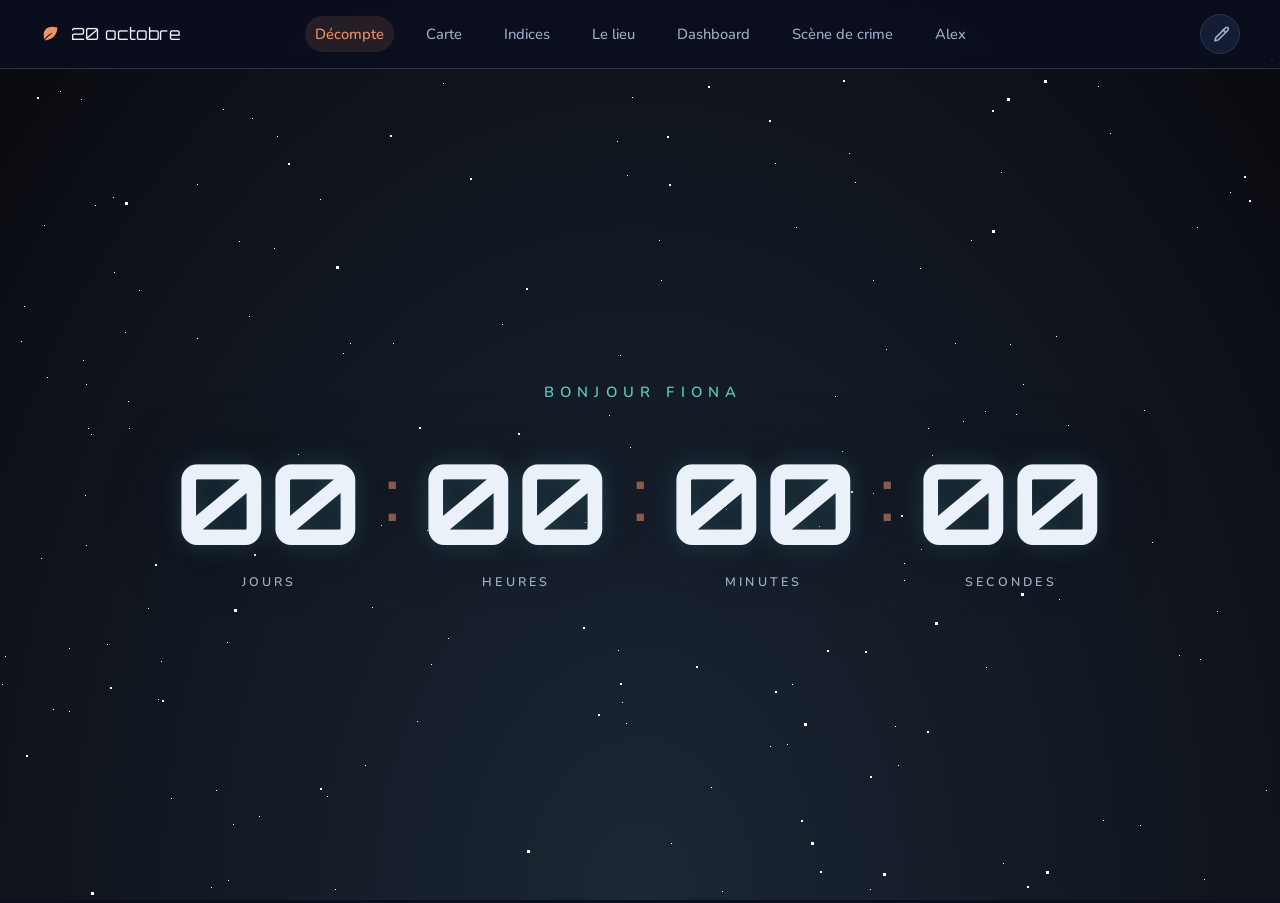
==== commit a89ab03b: "Retire la mascotte 3D Rocky ; carte a la premiere etape (vue monde) - Supprime js/mascot.js, assets/" ====
--- a/index.html
+++ b/index.html
@@ -12,7 +12,6 @@
   <link rel="preconnect" href="https://fonts.gstatic.com" crossorigin>
   <link href="https://fonts.googleapis.com/css2?family=Nunito:wght@400;600;700&family=Orbitron:wght@500;600;700;800&display=swap" rel="stylesheet">
   <link rel="stylesheet" href="css/style.css">
-  <link rel="stylesheet" href="css/preview.css">
   <link rel="stylesheet" href="css/stars.css">
   <link rel="icon" href="data:image/svg+xml,%3Csvg xmlns='http://www.w3.org/2000/svg' viewBox='0 0 24 24'%3E%3Cpath fill='%232e8b62' d='M5 19c8 0 14-6 14-14 0 0-2-1-6-1C7 4 4 8 4 13c0 2 .5 3.5 1 5 2-4 5-6 9-7-3 2-6 4-9 8z'/%3E%3C/svg%3E">
 </head>
@@ -53,7 +52,6 @@
   </main>
 
   <script src="js/config.js"></script>
-  <script src="js/preview.js"></script>
   <script src="js/theme.js"></script>
   <script src="js/countdown.js"></script>
 </body>
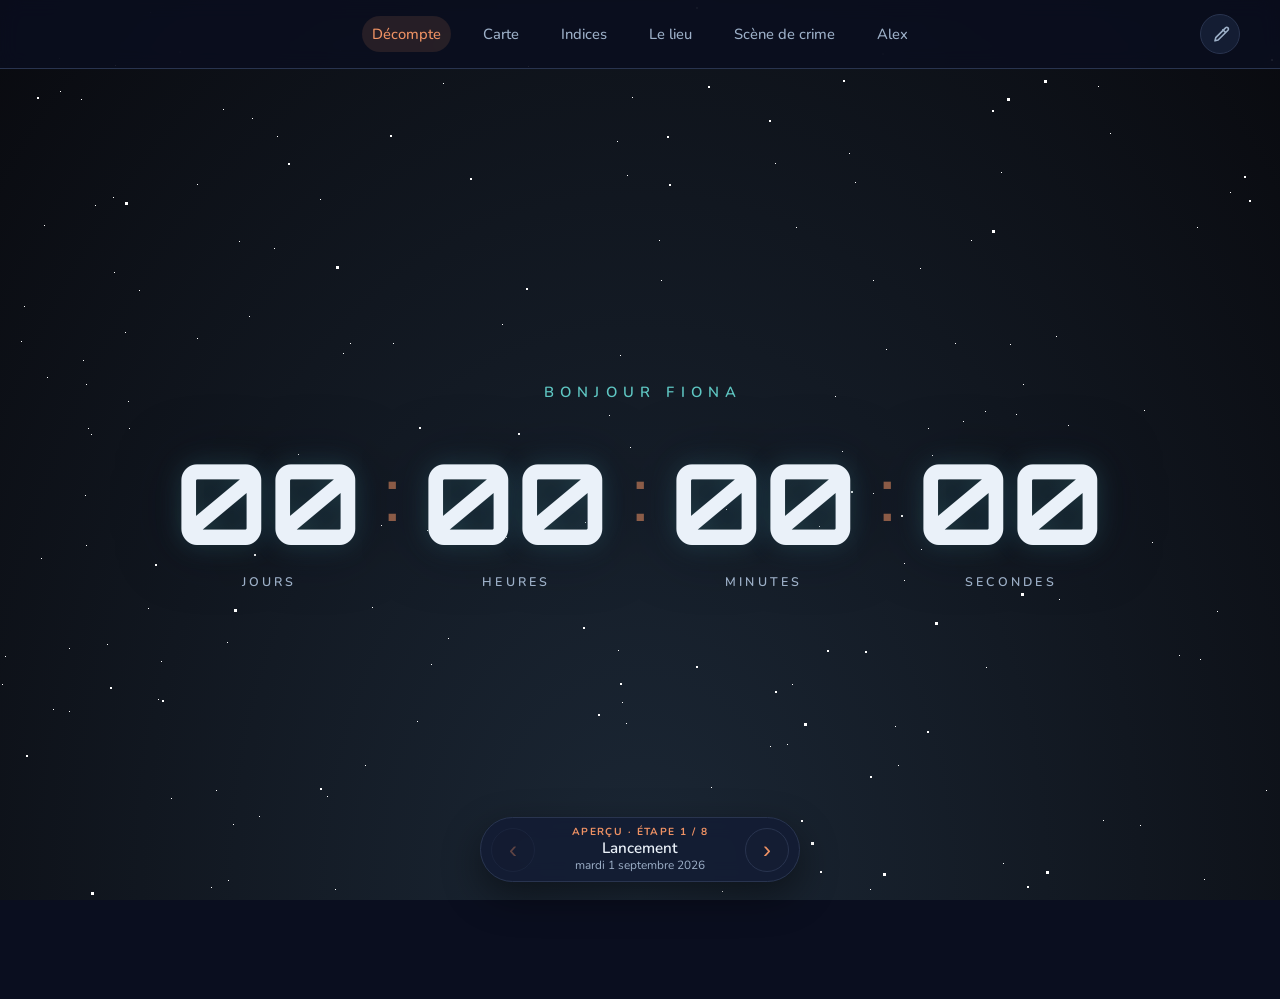
==== commit 576a2e19: "Nav : retire la marque (logo + 20 octobre) et supprime la page Dashboard - Supprime le bloc .brand d" ====
--- a/index.html
+++ b/index.html
@@ -12,22 +12,18 @@
   <link rel="preconnect" href="https://fonts.gstatic.com" crossorigin>
   <link href="https://fonts.googleapis.com/css2?family=Nunito:wght@400;600;700&family=Orbitron:wght@500;600;700;800&display=swap" rel="stylesheet">
   <link rel="stylesheet" href="css/style.css">
+  <link rel="stylesheet" href="css/preview.css">
   <link rel="stylesheet" href="css/stars.css">
   <link rel="icon" href="data:image/svg+xml,%3Csvg xmlns='http://www.w3.org/2000/svg' viewBox='0 0 24 24'%3E%3Cpath fill='%232e8b62' d='M5 19c8 0 14-6 14-14 0 0-2-1-6-1C7 4 4 8 4 13c0 2 .5 3.5 1 5 2-4 5-6 9-7-3 2-6 4-9 8z'/%3E%3C/svg%3E">
 </head>
 <body>
   <nav class="nav">
-    <a class="brand" href="index.html">
-      <svg class="leaf" viewBox="0 0 24 24" fill="currentColor" aria-hidden="true"><path d="M5 19c8 0 14-6 14-14 0 0-2-1-6-1C7 4 4 8 4 13c0 2 .5 3.5 1 5 2-4 5-6 9-7-3 2-6 4-9 8z"/></svg>
-      <span class="brand-text">20 octobre</span>
-    </a>
     <span class="nav-spacer"></span>
     <div class="nav-links">
       <a href="index.html">Décompte</a>
       <a href="carte.html">Carte</a>
       <a href="indices.html">Indices</a>
       <a href="lieu.html">Le lieu</a>
-      <a href="dashboard.html">Dashboard</a>
       <a href="scene.html">Scène de crime</a>
       <a href="mots.html">Alex</a>
     </div>
@@ -52,6 +48,7 @@
   </main>
 
   <script src="js/config.js"></script>
+  <script src="js/preview.js"></script>
   <script src="js/theme.js"></script>
   <script src="js/countdown.js"></script>
 </body>
--- a/css/style.css
+++ b/css/style.css
@@ -122,7 +122,8 @@
 }
 .brand .leaf { width: 22px; height: 22px; color: var(--accent); }
 
-.nav-spacer { display: none; }
+/* Cellule vide à gauche (plus de marque) : garde les liens centrés, pinceau à droite. */
+.nav-spacer { display: block; }
 
 .nav-links {
   display: flex;
--- a/css/preview.css
+++ b/css/preview.css
@@ -0,0 +1,66 @@
+/* Barre du mode aperçu (branche de prévisualisation uniquement) */
+body { padding-bottom: 96px; }
+
+.preview-bar {
+  position: fixed;
+  left: 50%;
+  bottom: 18px;
+  transform: translateX(-50%);
+  z-index: 100;
+  display: flex;
+  align-items: center;
+  gap: 10px;
+  padding: 8px 10px;
+  border-radius: 999px;
+  background: color-mix(in srgb, var(--surface) 92%, transparent);
+  border: 1px solid var(--line);
+  box-shadow: var(--shadow);
+  backdrop-filter: saturate(1.4) blur(10px);
+  max-width: calc(100vw - 24px);
+}
+
+.preview-bar .pv-btn {
+  flex: none;
+  width: 44px;
+  height: 44px;
+  border-radius: 999px;
+  border: 1px solid var(--line);
+  background: var(--surface);
+  color: var(--accent);
+  font-size: 1.5rem;
+  line-height: 1;
+  cursor: pointer;
+  transition: transform .2s ease, background-color .2s ease, color .2s ease, opacity .2s ease;
+}
+.preview-bar .pv-btn:hover:not(:disabled) { transform: translateY(-1px); background: color-mix(in srgb, var(--accent) 12%, var(--surface)); }
+.preview-bar .pv-btn:disabled { opacity: .35; cursor: default; }
+
+.preview-bar .pv-info {
+  display: flex;
+  flex-direction: column;
+  align-items: center;
+  text-align: center;
+  min-width: 190px;
+  line-height: 1.25;
+}
+.pv-tag {
+  font-size: .64rem;
+  text-transform: uppercase;
+  letter-spacing: .14em;
+  font-weight: 700;
+  color: var(--accent);
+}
+.pv-label {
+  font-weight: 600;
+  font-size: .95rem;
+  color: var(--ink);
+}
+.pv-date {
+  font-size: .74rem;
+  color: var(--ink-soft);
+}
+
+@media (max-width: 420px) {
+  .preview-bar .pv-info { min-width: 150px; }
+  .pv-date { display: none; }
+}
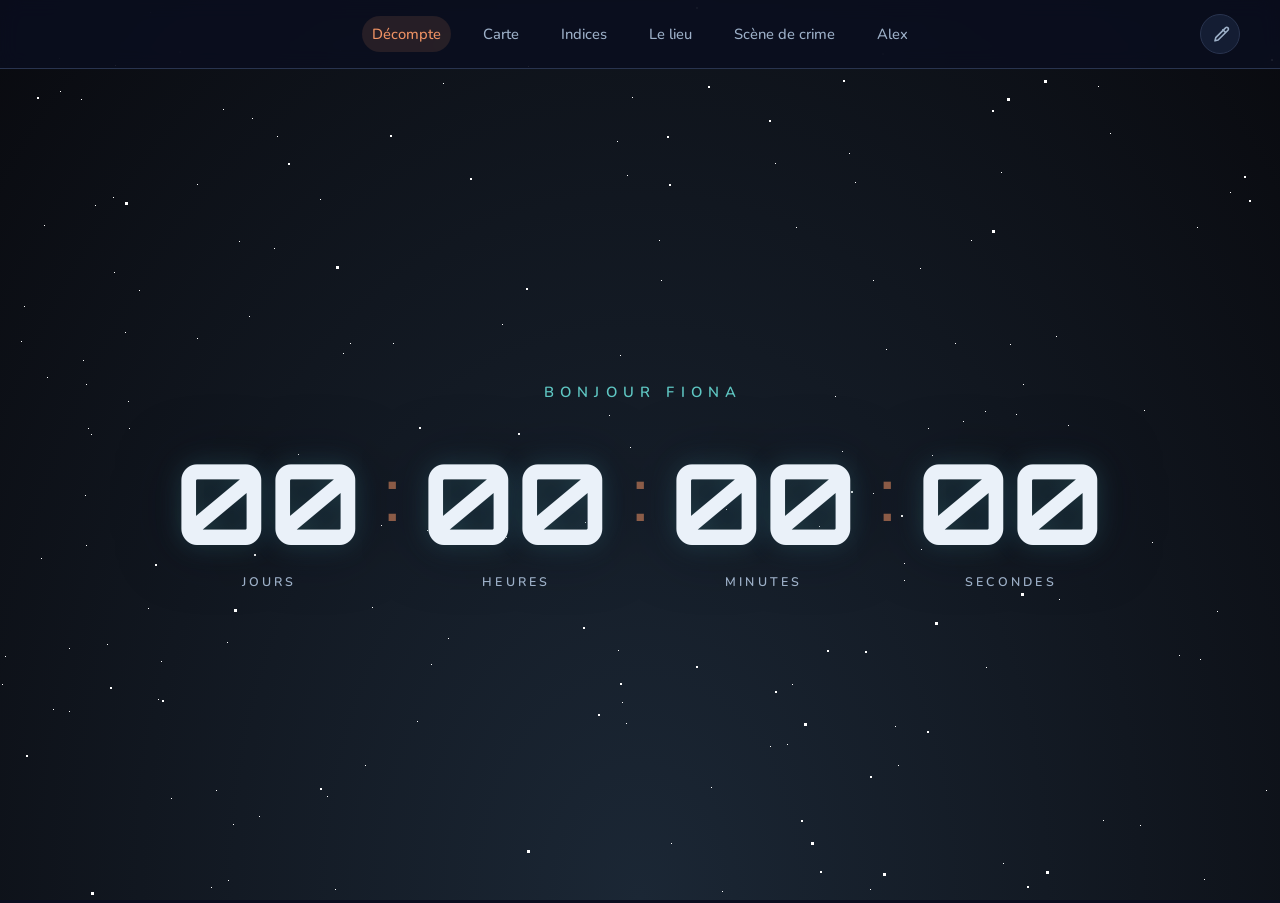
==== commit 5883652f: "Nav : retire la marque (logo + 20 octobre) et supprime la page Dashboard - Supprime le bloc .brand d" ====
--- a/index.html
+++ b/index.html
@@ -12,7 +12,6 @@
   <link rel="preconnect" href="https://fonts.gstatic.com" crossorigin>
   <link href="https://fonts.googleapis.com/css2?family=Nunito:wght@400;600;700&family=Orbitron:wght@500;600;700;800&display=swap" rel="stylesheet">
   <link rel="stylesheet" href="css/style.css">
-  <link rel="stylesheet" href="css/preview.css">
   <link rel="stylesheet" href="css/stars.css">
   <link rel="icon" href="data:image/svg+xml,%3Csvg xmlns='http://www.w3.org/2000/svg' viewBox='0 0 24 24'%3E%3Cpath fill='%232e8b62' d='M5 19c8 0 14-6 14-14 0 0-2-1-6-1C7 4 4 8 4 13c0 2 .5 3.5 1 5 2-4 5-6 9-7-3 2-6 4-9 8z'/%3E%3C/svg%3E">
 </head>
@@ -48,7 +47,6 @@
   </main>
 
   <script src="js/config.js"></script>
-  <script src="js/preview.js"></script>
   <script src="js/theme.js"></script>
   <script src="js/countdown.js"></script>
 </body>
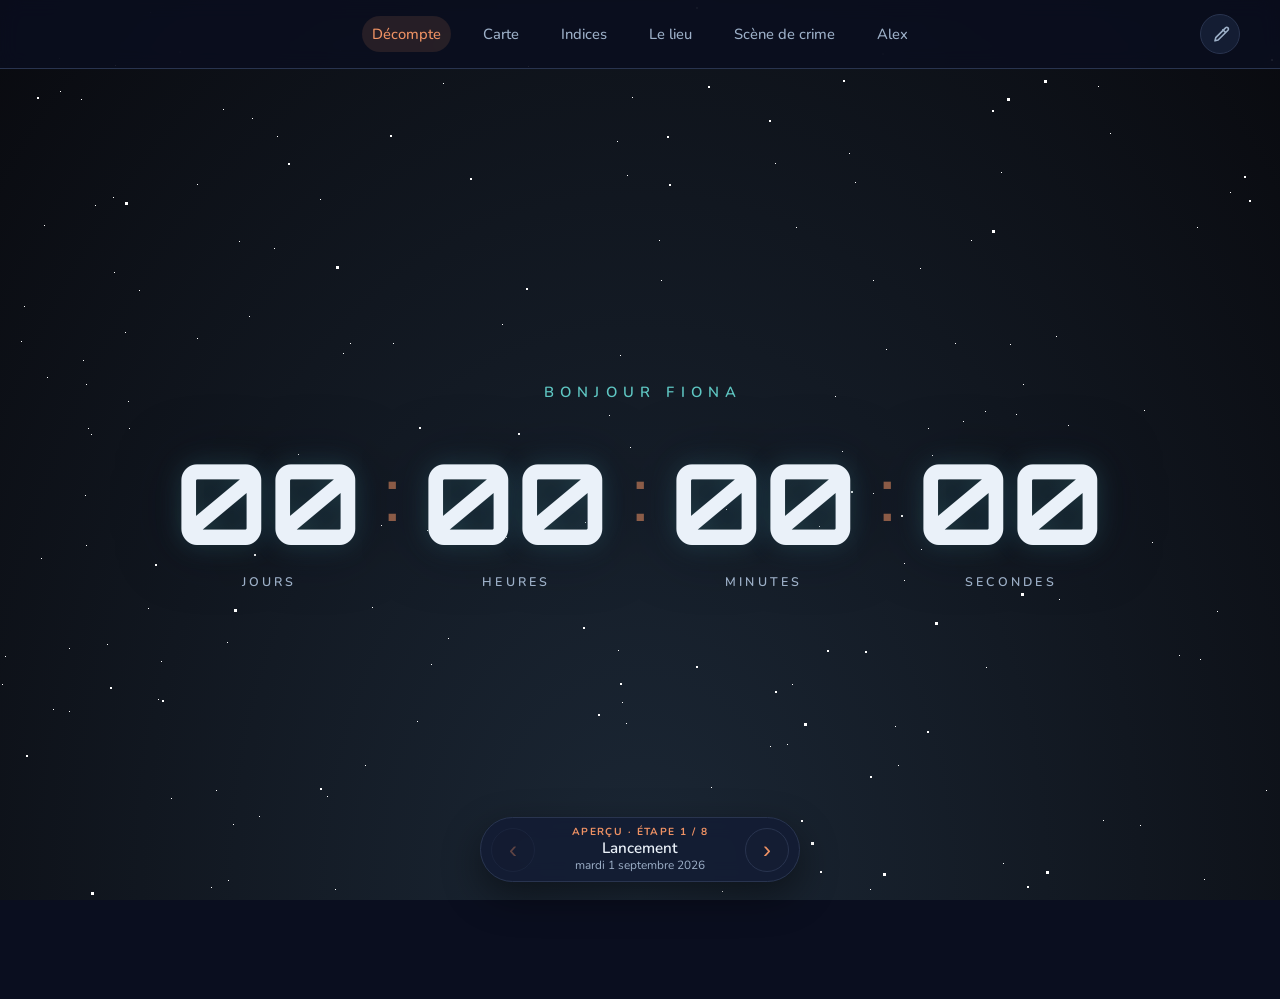
==== commit d4bcafce: "Ajoute Vercel Web Analytics (snippet site statique) Integration script pour site statique (/_vercel/" ====
--- a/index.html
+++ b/index.html
@@ -12,6 +12,7 @@
   <link rel="preconnect" href="https://fonts.gstatic.com" crossorigin>
   <link href="https://fonts.googleapis.com/css2?family=Nunito:wght@400;600;700&family=Orbitron:wght@500;600;700;800&display=swap" rel="stylesheet">
   <link rel="stylesheet" href="css/style.css">
+  <link rel="stylesheet" href="css/preview.css">
   <link rel="stylesheet" href="css/stars.css">
   <link rel="icon" href="data:image/svg+xml,%3Csvg xmlns='http://www.w3.org/2000/svg' viewBox='0 0 24 24'%3E%3Cpath fill='%232e8b62' d='M5 19c8 0 14-6 14-14 0 0-2-1-6-1C7 4 4 8 4 13c0 2 .5 3.5 1 5 2-4 5-6 9-7-3 2-6 4-9 8z'/%3E%3C/svg%3E">
 </head>
@@ -47,7 +48,11 @@
   </main>
 
   <script src="js/config.js"></script>
+  <script src="js/preview.js"></script>
   <script src="js/theme.js"></script>
   <script src="js/countdown.js"></script>
+  <!-- Vercel Web Analytics -->
+  <script>window.va = window.va || function () { (window.vaq = window.vaq || []).push(arguments); };</script>
+  <script defer src="/_vercel/insights/script.js"></script>
 </body>
 </html>
--- a/css/style.css
+++ b/css/style.css
@@ -167,6 +167,32 @@
 }
 .brush-btn:hover { color: var(--accent); transform: translateY(-1px); border-color: var(--accent); }
 .brush-btn svg { width: 19px; height: 19px; }
+
+/* Bouton menu « burger » — visible seulement sur mobile (voir media query) */
+.nav-toggle {
+  display: none;
+  flex-direction: column;
+  align-items: center;
+  justify-content: center;
+  gap: 4px;
+  width: 40px; height: 40px;
+  padding: 0;
+  border-radius: 999px;
+  border: 1px solid var(--line);
+  background: var(--surface);
+  cursor: pointer;
+  justify-self: start;
+}
+.nav-toggle span {
+  display: block;
+  width: 18px; height: 2px;
+  background: var(--ink-soft);
+  border-radius: 2px;
+  transition: transform .25s ease, opacity .2s ease;
+}
+.nav.nav-open .nav-toggle span:nth-child(1) { transform: translateY(6px) rotate(45deg); }
+.nav.nav-open .nav-toggle span:nth-child(2) { opacity: 0; }
+.nav.nav-open .nav-toggle span:nth-child(3) { transform: translateY(-6px) rotate(-45deg); }
 :root.vangogh .brush-btn { color: var(--accent); border-color: var(--accent); }
 
 /* =========================================================
@@ -810,6 +836,12 @@
 }
 .clue-card .art { width: 78%; height: 78%; }
 .clue-card .art svg { width: 100%; height: 100%; display: block; }
+.clue-card .art img {
+  width: 100%; height: 100%;
+  object-fit: cover;
+  display: block;
+  border-radius: 10px;
+}
 
 /* Indice débloqué : révélation douce (l'unique animation marquante ici) */
 .clue-card.unlocked .art {
@@ -989,15 +1021,44 @@
 }
 
 /* =========================================================
-   Petits écrans
-   ========================================================= */
-/* Nav chargée (7 liens) : sous 1000px on masque le libellé de la marque
-   pour laisser la place aux liens (l'icône feuille reste). */
-@media (max-width: 1000px) {
-  .brand span.brand-text { display: none; }
-}
-@media (max-width: 560px) {
-  .nav { gap: 8px; }
-  .nav-links { gap: 2px; }
-  .nav-links a { padding: 6px 8px; font-size: .84rem; }
-}
+   Petits écrans — menu burger
+   ========================================================= */
+@media (max-width: 720px) {
+  /* Barre : burger à gauche, pinceau à droite. */
+  .nav {
+    display: flex;
+    align-items: center;
+    justify-content: space-between;
+    gap: 8px;
+  }
+  .nav-spacer { display: none; }
+  .nav-toggle { display: flex; }
+
+  /* Les liens deviennent un panneau déroulant sous le header. */
+  .nav-links {
+    position: absolute;
+    top: 100%;
+    left: 0;
+    right: 0;
+    justify-self: stretch;
+    flex-direction: column;
+    align-items: stretch;
+    gap: 4px;
+    max-width: none;
+    overflow: visible;
+    padding: 10px 14px 16px;
+    background: color-mix(in srgb, var(--surface) 97%, var(--bg));
+    backdrop-filter: saturate(1.4) blur(12px);
+    -webkit-backdrop-filter: saturate(1.4) blur(12px);
+    border-bottom: 1px solid var(--line);
+    box-shadow: var(--shadow);
+    display: none;
+  }
+  .nav.nav-open .nav-links { display: flex; }
+  .nav-links a {
+    padding: 12px 14px;
+    font-size: 1rem;
+    border-radius: 10px;
+    text-align: center;
+  }
+}
--- a/css/preview.css
+++ b/css/preview.css
@@ -0,0 +1,66 @@
+/* Barre du mode aperçu (branche de prévisualisation uniquement) */
+body { padding-bottom: 96px; }
+
+.preview-bar {
+  position: fixed;
+  left: 50%;
+  bottom: 18px;
+  transform: translateX(-50%);
+  z-index: 100;
+  display: flex;
+  align-items: center;
+  gap: 10px;
+  padding: 8px 10px;
+  border-radius: 999px;
+  background: color-mix(in srgb, var(--surface) 92%, transparent);
+  border: 1px solid var(--line);
+  box-shadow: var(--shadow);
+  backdrop-filter: saturate(1.4) blur(10px);
+  max-width: calc(100vw - 24px);
+}
+
+.preview-bar .pv-btn {
+  flex: none;
+  width: 44px;
+  height: 44px;
+  border-radius: 999px;
+  border: 1px solid var(--line);
+  background: var(--surface);
+  color: var(--accent);
+  font-size: 1.5rem;
+  line-height: 1;
+  cursor: pointer;
+  transition: transform .2s ease, background-color .2s ease, color .2s ease, opacity .2s ease;
+}
+.preview-bar .pv-btn:hover:not(:disabled) { transform: translateY(-1px); background: color-mix(in srgb, var(--accent) 12%, var(--surface)); }
+.preview-bar .pv-btn:disabled { opacity: .35; cursor: default; }
+
+.preview-bar .pv-info {
+  display: flex;
+  flex-direction: column;
+  align-items: center;
+  text-align: center;
+  min-width: 190px;
+  line-height: 1.25;
+}
+.pv-tag {
+  font-size: .64rem;
+  text-transform: uppercase;
+  letter-spacing: .14em;
+  font-weight: 700;
+  color: var(--accent);
+}
+.pv-label {
+  font-weight: 600;
+  font-size: .95rem;
+  color: var(--ink);
+}
+.pv-date {
+  font-size: .74rem;
+  color: var(--ink-soft);
+}
+
+@media (max-width: 420px) {
+  .preview-bar .pv-info { min-width: 150px; }
+  .pv-date { display: none; }
+}
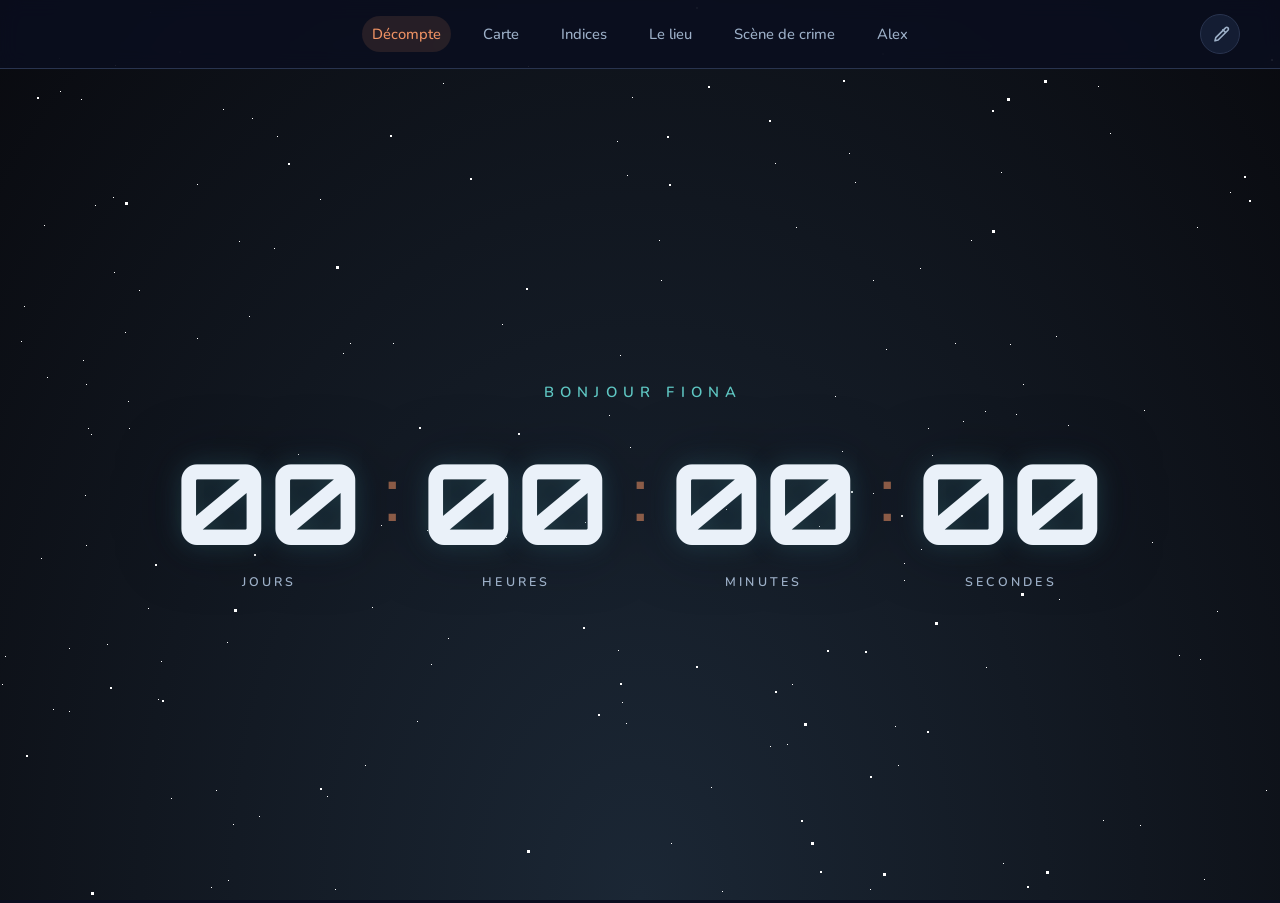
==== commit 56dff4ad: "Ajoute Vercel Web Analytics (snippet site statique) Integration script pour site statique (/_vercel/" ====
--- a/index.html
+++ b/index.html
@@ -12,7 +12,6 @@
   <link rel="preconnect" href="https://fonts.gstatic.com" crossorigin>
   <link href="https://fonts.googleapis.com/css2?family=Nunito:wght@400;600;700&family=Orbitron:wght@500;600;700;800&display=swap" rel="stylesheet">
   <link rel="stylesheet" href="css/style.css">
-  <link rel="stylesheet" href="css/preview.css">
   <link rel="stylesheet" href="css/stars.css">
   <link rel="icon" href="data:image/svg+xml,%3Csvg xmlns='http://www.w3.org/2000/svg' viewBox='0 0 24 24'%3E%3Cpath fill='%232e8b62' d='M5 19c8 0 14-6 14-14 0 0-2-1-6-1C7 4 4 8 4 13c0 2 .5 3.5 1 5 2-4 5-6 9-7-3 2-6 4-9 8z'/%3E%3C/svg%3E">
 </head>
@@ -48,7 +47,6 @@
   </main>
 
   <script src="js/config.js"></script>
-  <script src="js/preview.js"></script>
   <script src="js/theme.js"></script>
   <script src="js/countdown.js"></script>
   <!-- Vercel Web Analytics -->
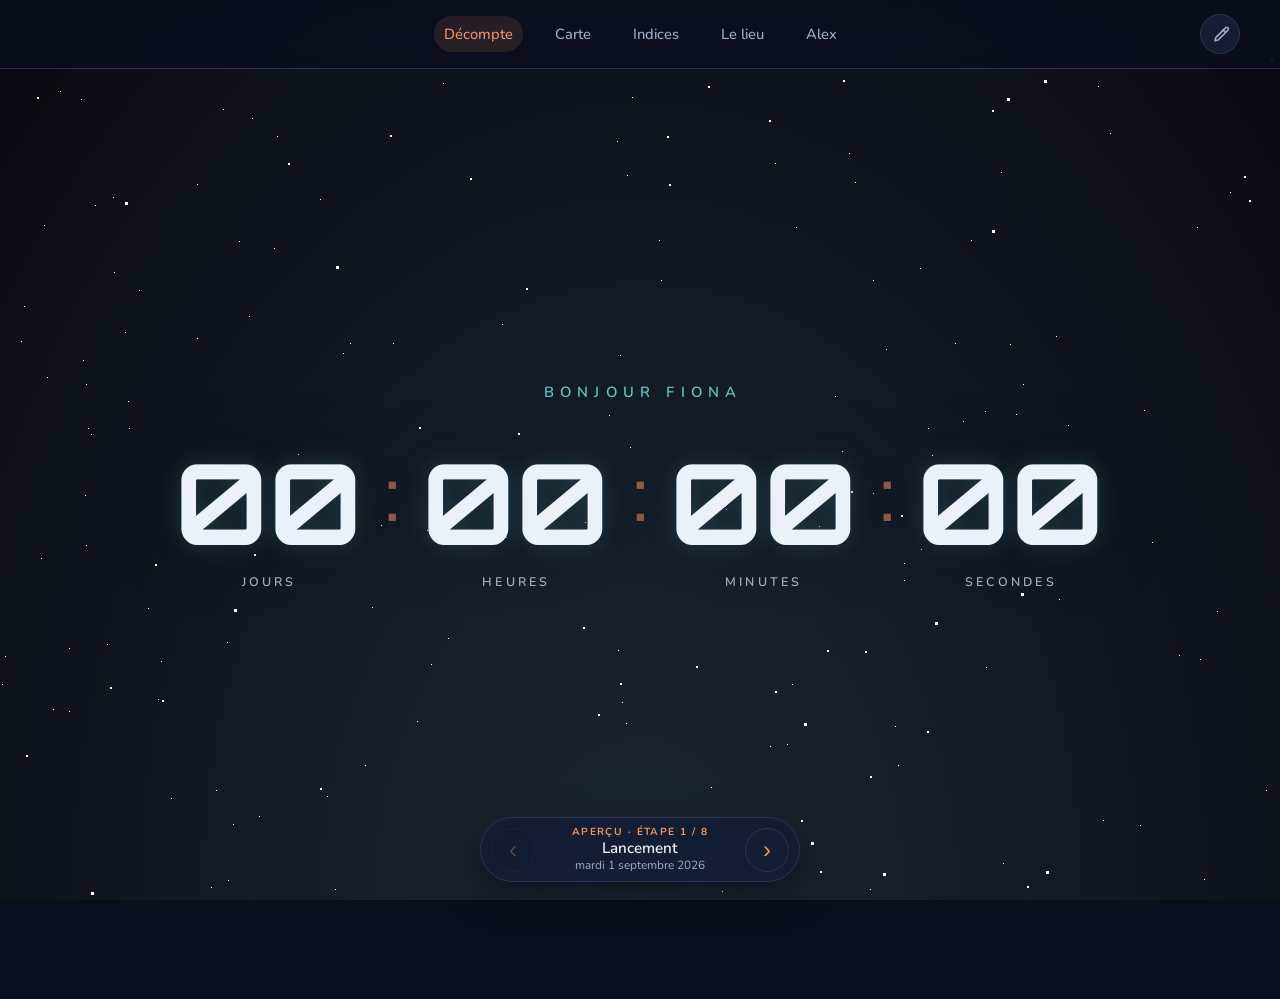
==== commit 2f3af84c: "Supprime la page Scene de crime ; ajuste le texte de la page Alex - Retire scene.html + assets/scene" ====
--- a/index.html
+++ b/index.html
@@ -12,6 +12,7 @@
   <link rel="preconnect" href="https://fonts.gstatic.com" crossorigin>
   <link href="https://fonts.googleapis.com/css2?family=Nunito:wght@400;600;700&family=Orbitron:wght@500;600;700;800&display=swap" rel="stylesheet">
   <link rel="stylesheet" href="css/style.css">
+  <link rel="stylesheet" href="css/preview.css">
   <link rel="stylesheet" href="css/stars.css">
   <link rel="icon" href="data:image/svg+xml,%3Csvg xmlns='http://www.w3.org/2000/svg' viewBox='0 0 24 24'%3E%3Cpath fill='%232e8b62' d='M5 19c8 0 14-6 14-14 0 0-2-1-6-1C7 4 4 8 4 13c0 2 .5 3.5 1 5 2-4 5-6 9-7-3 2-6 4-9 8z'/%3E%3C/svg%3E">
 </head>
@@ -23,7 +24,6 @@
       <a href="carte.html">Carte</a>
       <a href="indices.html">Indices</a>
       <a href="lieu.html">Le lieu</a>
-      <a href="scene.html">Scène de crime</a>
       <a href="mots.html">Alex</a>
     </div>
     <button class="brush-btn" type="button" aria-label="Changer d’ambiance">
@@ -47,6 +47,7 @@
   </main>
 
   <script src="js/config.js"></script>
+  <script src="js/preview.js"></script>
   <script src="js/theme.js"></script>
   <script src="js/countdown.js"></script>
   <!-- Vercel Web Analytics -->
--- a/css/preview.css
+++ b/css/preview.css
@@ -0,0 +1,66 @@
+/* Barre du mode aperçu (branche de prévisualisation uniquement) */
+body { padding-bottom: 96px; }
+
+.preview-bar {
+  position: fixed;
+  left: 50%;
+  bottom: 18px;
+  transform: translateX(-50%);
+  z-index: 100;
+  display: flex;
+  align-items: center;
+  gap: 10px;
+  padding: 8px 10px;
+  border-radius: 999px;
+  background: color-mix(in srgb, var(--surface) 92%, transparent);
+  border: 1px solid var(--line);
+  box-shadow: var(--shadow);
+  backdrop-filter: saturate(1.4) blur(10px);
+  max-width: calc(100vw - 24px);
+}
+
+.preview-bar .pv-btn {
+  flex: none;
+  width: 44px;
+  height: 44px;
+  border-radius: 999px;
+  border: 1px solid var(--line);
+  background: var(--surface);
+  color: var(--accent);
+  font-size: 1.5rem;
+  line-height: 1;
+  cursor: pointer;
+  transition: transform .2s ease, background-color .2s ease, color .2s ease, opacity .2s ease;
+}
+.preview-bar .pv-btn:hover:not(:disabled) { transform: translateY(-1px); background: color-mix(in srgb, var(--accent) 12%, var(--surface)); }
+.preview-bar .pv-btn:disabled { opacity: .35; cursor: default; }
+
+.preview-bar .pv-info {
+  display: flex;
+  flex-direction: column;
+  align-items: center;
+  text-align: center;
+  min-width: 190px;
+  line-height: 1.25;
+}
+.pv-tag {
+  font-size: .64rem;
+  text-transform: uppercase;
+  letter-spacing: .14em;
+  font-weight: 700;
+  color: var(--accent);
+}
+.pv-label {
+  font-weight: 600;
+  font-size: .95rem;
+  color: var(--ink);
+}
+.pv-date {
+  font-size: .74rem;
+  color: var(--ink-soft);
+}
+
+@media (max-width: 420px) {
+  .preview-bar .pv-info { min-width: 150px; }
+  .pv-date { display: none; }
+}
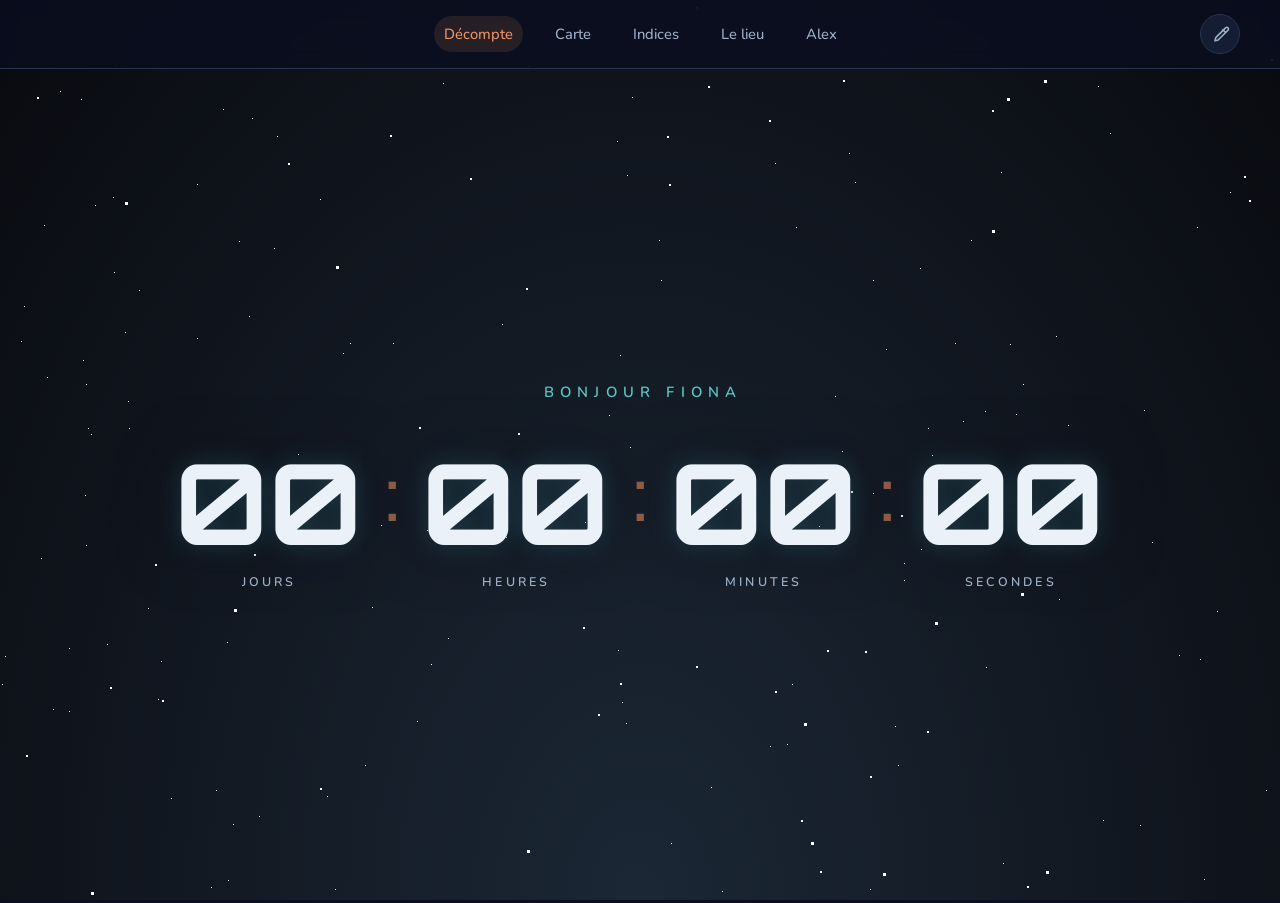
==== commit 9f15aeb8: "Supprime la page Scene de crime ; ajuste le texte de la page Alex - Retire scene.html + assets/scene" ====
--- a/index.html
+++ b/index.html
@@ -12,7 +12,6 @@
   <link rel="preconnect" href="https://fonts.gstatic.com" crossorigin>
   <link href="https://fonts.googleapis.com/css2?family=Nunito:wght@400;600;700&family=Orbitron:wght@500;600;700;800&display=swap" rel="stylesheet">
   <link rel="stylesheet" href="css/style.css">
-  <link rel="stylesheet" href="css/preview.css">
   <link rel="stylesheet" href="css/stars.css">
   <link rel="icon" href="data:image/svg+xml,%3Csvg xmlns='http://www.w3.org/2000/svg' viewBox='0 0 24 24'%3E%3Cpath fill='%232e8b62' d='M5 19c8 0 14-6 14-14 0 0-2-1-6-1C7 4 4 8 4 13c0 2 .5 3.5 1 5 2-4 5-6 9-7-3 2-6 4-9 8z'/%3E%3C/svg%3E">
 </head>
@@ -47,7 +46,6 @@
   </main>
 
   <script src="js/config.js"></script>
-  <script src="js/preview.js"></script>
   <script src="js/theme.js"></script>
   <script src="js/countdown.js"></script>
   <!-- Vercel Web Analytics -->
